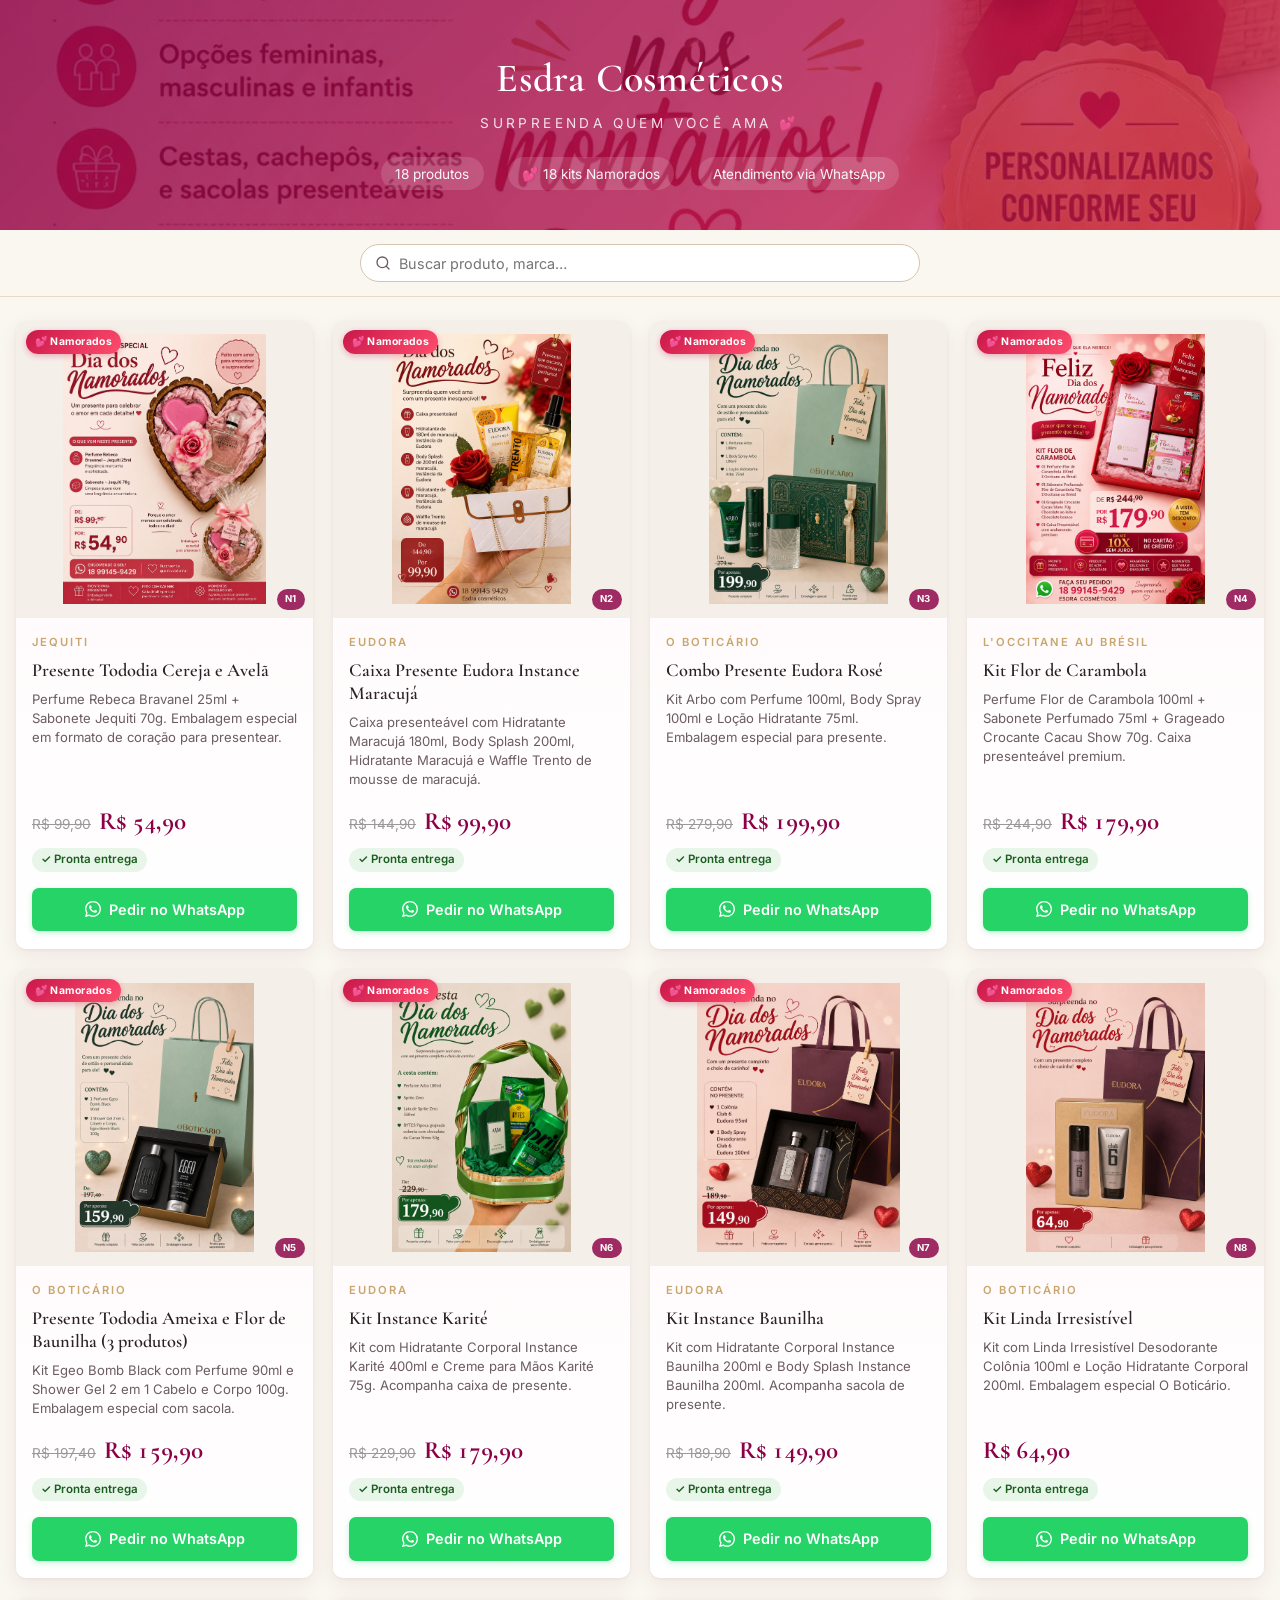
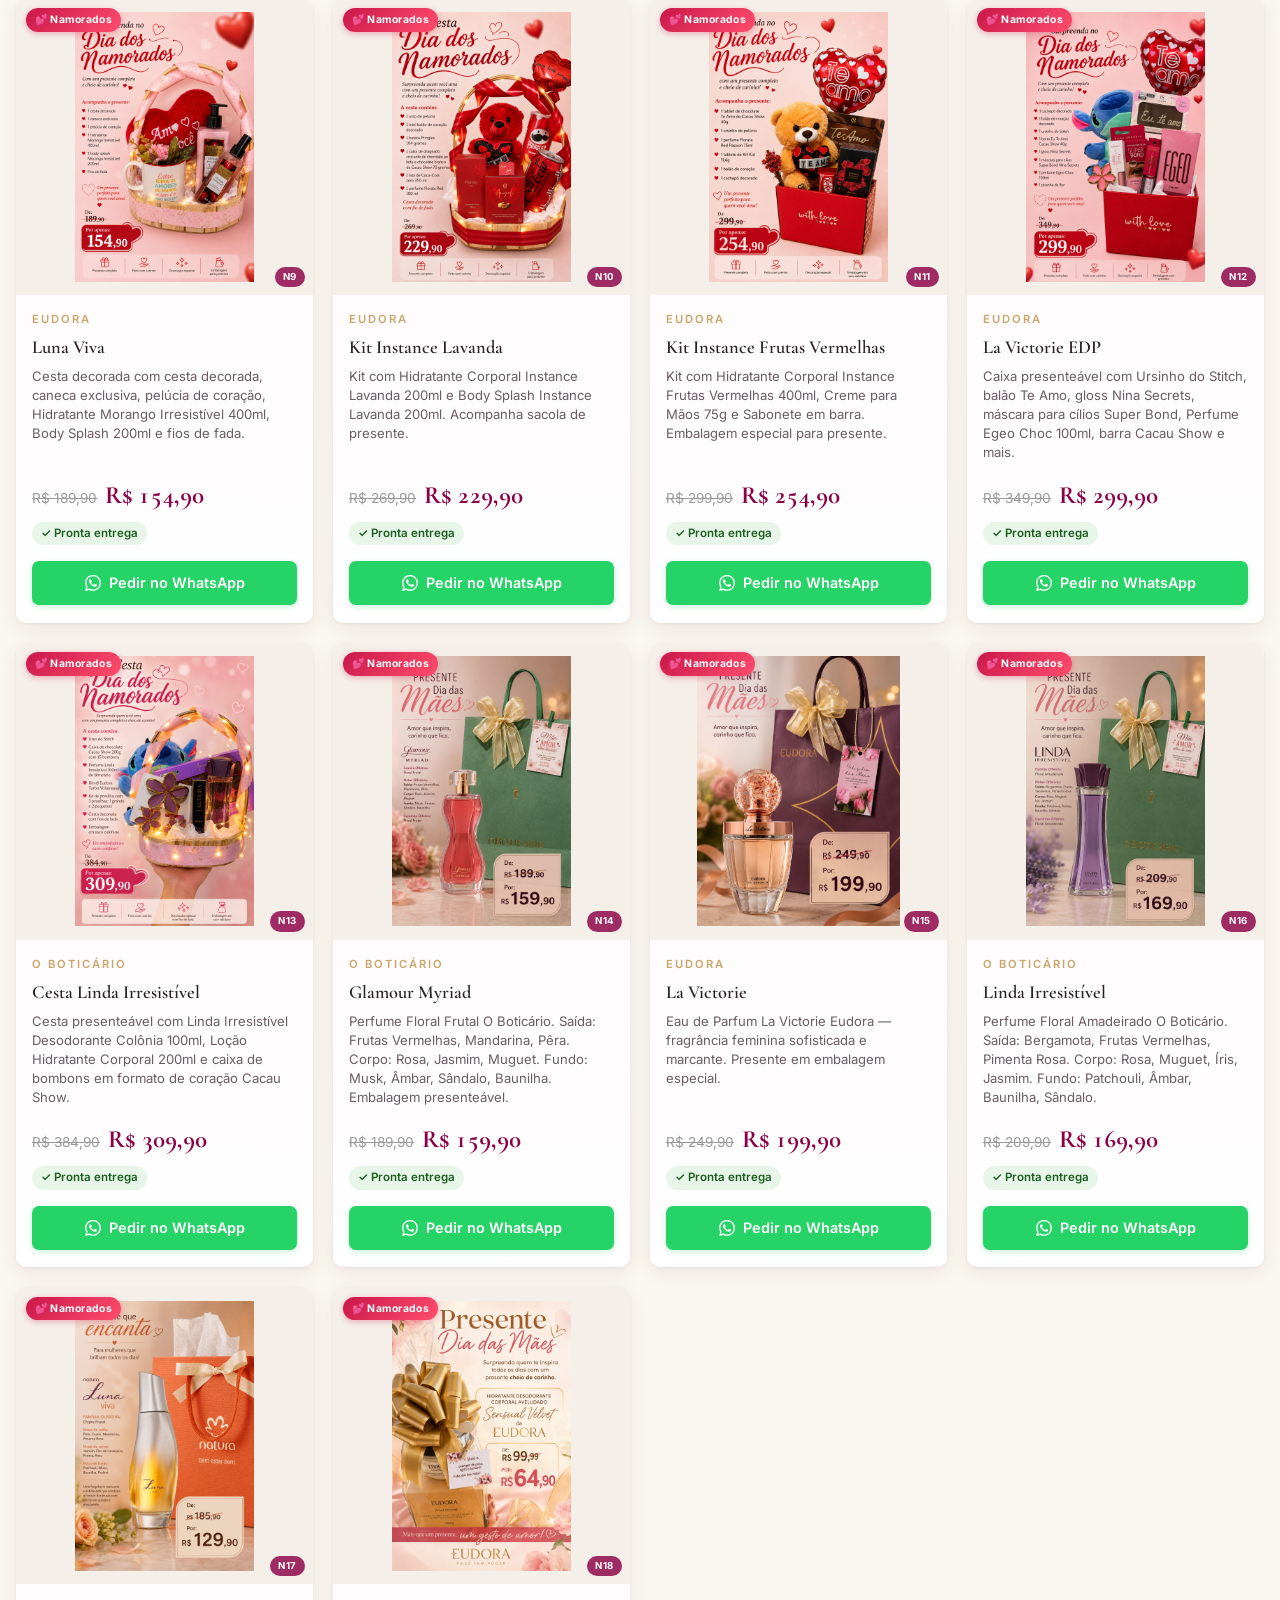
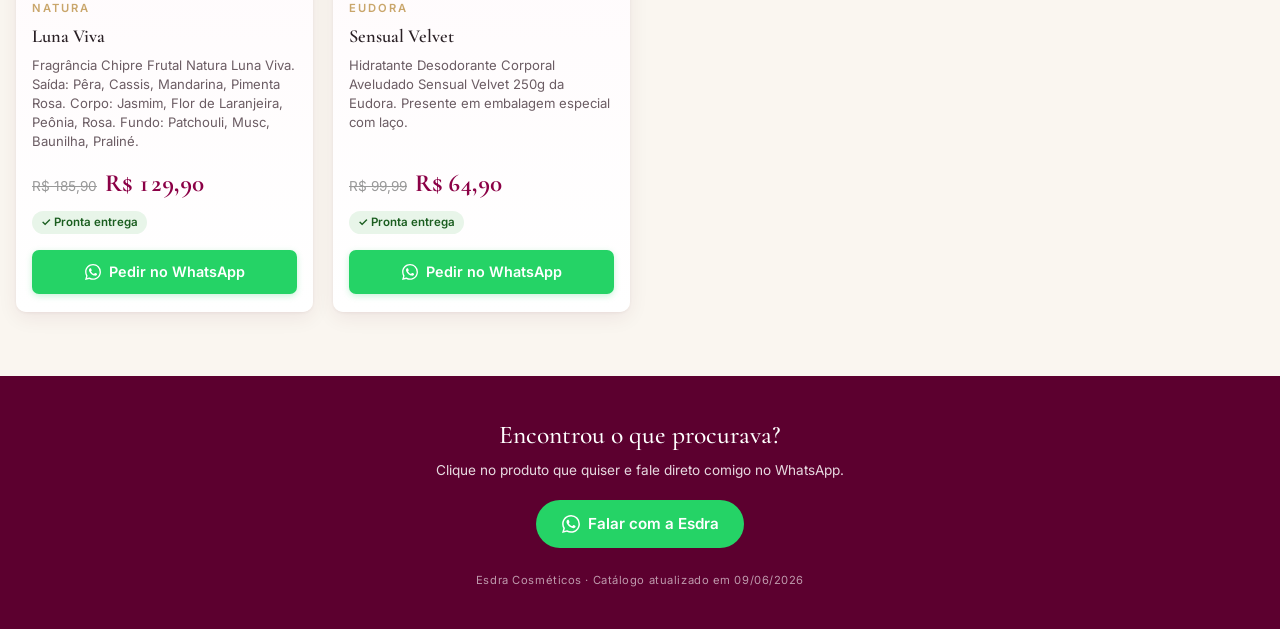
==== index.html @ 3916eedb "fix: base64 corrompido em N11, N12 e N13 (fotos nao apareciam)" ====
﻿<!DOCTYPE html>
<html lang="pt-BR">
<head>
<meta charset="UTF-8">
<meta name="viewport" content="width=device-width, initial-scale=1.0">
<title>Catálogo Dia dos Namorados 💕 — Esdra Cosméticos</title>

<!-- Open Graph / WhatsApp Preview -->
<meta property="og:type" content="website">
<meta property="og:url" content="https://esdraaline.github.io/catalago-esdracosmeticos/">
<meta property="og:title" content="Catálogo Dia dos Namorados 💕 — Esdra Cosméticos">
<meta property="og:description" content="Presentes especiais para o Dia dos Namorados! inúmeros kits selecionados. Surpreenda quem você ama. 💕">
<meta property="og:image" content="https://esdraaline.github.io/catalago-esdracosmeticos/capa-namorados.jpg">
<meta property="og:image:width" content="1200">
<meta property="og:image:height" content="630">
<meta property="og:site_name" content="Esdra Cosméticos">
<meta name="twitter:card" content="summary_large_image">
<meta name="twitter:title" content="Catálogo Dia dos Namorados 💕 — Esdra Cosméticos">
<meta name="twitter:description" content="Presentes especiais para o Dia dos Namorados! inúmeros kits selecionados. Surpreenda quem você ama. 💕">
<meta name="twitter:image" content="https://esdraaline.github.io/catalago-esdracosmeticos/capa-namorados.jpg">

<link rel="preconnect" href="https://fonts.googleapis.com">
<link rel="preconnect" href="https://fonts.gstatic.com" crossorigin>
<link href="https://fonts.googleapis.com/css2?family=Cormorant+Garamond:wght@500;600;700&family=Inter:wght@400;500;600;700&display=swap" rel="stylesheet">
<style>
  *{box-sizing:border-box;margin:0;padding:0}
  :root{--primaria:#8B0046;--primaria-escura:#5C002F;--acento-quente:#C9184A;--dourado:#C9A66B;--fundo-pagina:#FAF6F0;--fundo-foto:#F5EFEA;--texto-principal:#2A2025;--texto-sec:#6B5C63;--borda:#E5DAC8}
  body{font-family:'Inter',system-ui,sans-serif;background:var(--fundo-pagina);color:var(--texto-principal);line-height:1.5;-webkit-font-smoothing:antialiased}
  .cli-capa{background:linear-gradient(135deg,rgba(139,0,70,0.82) 0%,rgba(201,24,74,0.75) 100%),url('capa-namorados.jpg') center/cover no-repeat;color:white;padding:3rem 1.5rem 2.5rem;text-align:center;position:relative;overflow:hidden;min-height:220px;display:flex;flex-direction:column;align-items:center;justify-content:center}
  .cli-capa::before{content:'';position:absolute;top:-50%;right:-20%;width:400px;height:400px;background:radial-gradient(circle,rgba(255,255,255,0.1) 0%,transparent 70%);border-radius:50%}
  .cli-marca-loja{font-family:'Cormorant Garamond',serif;font-size:2.5rem;font-weight:600;letter-spacing:0.02em;margin-bottom:0.3rem}
  .cli-tagline{font-size:0.85rem;letter-spacing:0.25em;text-transform:uppercase;opacity:0.85;margin-bottom:1.5rem}
  .cli-stats{display:flex;gap:1.5rem;justify-content:center;flex-wrap:wrap;font-size:0.85rem;opacity:0.95}
  .cli-stats span{padding:0.4rem 0.9rem;background:rgba(255,255,255,0.15);border-radius:999px;backdrop-filter:blur(8px)}
  .cli-busca-wrap{position:sticky;top:0;background:rgba(250,246,240,0.95);backdrop-filter:blur(8px);padding:0.85rem 1rem;border-bottom:1px solid var(--borda);z-index:50}
  .cli-busca{max-width:560px;margin:0 auto;width:100%;padding:0.6rem 1rem 0.6rem 2.4rem;border:1px solid #D4C4B0;border-radius:999px;background:white url('data:image/svg+xml;utf8,<svg xmlns="http://www.w3.org/2000/svg" width="16" height="16" viewBox="0 0 24 24" fill="none" stroke="%236B5C63" stroke-width="2" stroke-linecap="round" stroke-linejoin="round"><circle cx="11" cy="11" r="8"></circle><path d="m21 21-4.3-4.3"></path></svg>') 0.85rem center/16px no-repeat;font-family:inherit;font-size:0.9rem;display:block}
  .cli-busca:focus{outline:none;border-color:var(--primaria);box-shadow:0 0 0 3px rgba(139,0,70,0.1)}
  .cli-grade{max-width:1280px;margin:0 auto;padding:1.5rem 1rem 4rem;display:grid;grid-template-columns:repeat(auto-fill,minmax(280px,1fr));gap:1.25rem}
  .cli-card{background:white;border-radius:10px;overflow:hidden;box-shadow:0 1px 3px rgba(92,0,47,0.06),0 6px 20px rgba(92,0,47,0.07);transition:all 0.2s;display:flex;flex-direction:column;position:relative}
  .cli-card:hover{transform:translateY(-3px);box-shadow:0 4px 14px rgba(92,0,47,0.12),0 14px 36px rgba(92,0,47,0.13)}
  .cli-card.oculto{display:none}
  .cli-card--maes{background:linear-gradient(180deg,#FFF8FA,white)}
  .cli-selo{position:absolute;top:0.6rem;left:0.6rem;background:linear-gradient(135deg,#C9184A,#FF4D6D);color:white;font-size:0.65rem;font-weight:700;letter-spacing:0.04em;padding:4px 9px;border-radius:999px;z-index:5;box-shadow:0 2px 6px rgba(201,24,74,0.3)}
  .cli-num{position:absolute;bottom:0.5rem;right:0.5rem;background:rgba(139,0,70,0.82);color:white;font-family:'Inter',sans-serif;font-size:0.6rem;font-weight:700;letter-spacing:0.06em;padding:3px 8px;border-radius:999px;z-index:6;backdrop-filter:blur(4px)}
  .cli-foto,.cli-carrossel{aspect-ratio:1/1;background:var(--fundo-foto);position:relative;overflow:hidden}
  .cli-foto img,.cli-slide{position:absolute;inset:0;width:100%;height:100%;object-fit:contain;padding:0.85rem}
  .cli-info{padding:1rem 1rem 1.1rem;display:flex;flex-direction:column;gap:0.5rem;flex:1}
  .cli-marca{font-size:0.7rem;letter-spacing:0.18em;text-transform:uppercase;color:var(--dourado);font-weight:600}
  .cli-nome{font-family:'Cormorant Garamond',serif;font-size:1.15rem;font-weight:600;color:var(--texto-principal);line-height:1.25;margin:0}
  .cli-desc{font-size:0.82rem;color:var(--texto-sec);line-height:1.45}
  .cli-precos{display:flex;align-items:baseline;gap:0.5rem;margin-top:auto;padding-top:0.4rem}
  .cli-preco-cheio{font-size:0.85rem;color:#999;text-decoration:line-through}
  .cli-preco{font-family:'Cormorant Garamond',serif;font-size:1.55rem;font-weight:700;color:var(--primaria);font-variant-numeric:tabular-nums}
  .cli-status{display:inline-flex;align-items:center;gap:0.3rem;font-size:0.72rem;font-weight:600;padding:3px 9px;border-radius:999px;align-self:flex-start}
  .cli-status--pronta{background:#E8F5E9;color:#1B5E20}
  .cli-status--encomenda{background:#FFF4E6;color:#8A5A00}
  .cli-status--esgotado{background:#F0F0F0;color:#666}
  .cli-card--esgotado{opacity:0.6;filter:grayscale(40%)}
  .cli-preco--esgotado{color:#999;text-decoration:line-through}
  .cli-selo-esgotado{position:absolute;top:0.6rem;right:0.6rem;background:#444;color:white;font-size:0.62rem;font-weight:800;letter-spacing:0.1em;padding:4px 9px;border-radius:999px;z-index:5}
  .cli-btn{display:flex;align-items:center;justify-content:center;gap:0.5rem;padding:0.7rem;margin-top:0.5rem;background:#25D366;color:white;text-decoration:none;border-radius:7px;font-weight:600;font-size:0.9rem;transition:all 0.15s;box-shadow:0 2px 6px rgba(37,211,102,0.25)}
  .cli-btn:hover{background:#1FB959;transform:translateY(-1px);box-shadow:0 4px 12px rgba(37,211,102,0.35)}
  .cli-vazio{grid-column:1/-1;text-align:center;padding:3rem 1rem;color:var(--texto-sec);font-style:italic}
  .cli-rodape{background:var(--primaria-escura);color:white;padding:2.5rem 1.5rem;text-align:center}
  .cli-rodape h2{font-family:'Cormorant Garamond',serif;font-size:1.6rem;margin-bottom:0.4rem;font-weight:500}
  .cli-rodape p{font-size:0.85rem;opacity:0.85;margin-bottom:1.2rem}
  .cli-rodape-btn{display:inline-flex;align-items:center;gap:0.5rem;background:#25D366;color:white;text-decoration:none;padding:0.8rem 1.6rem;border-radius:999px;font-weight:600;font-size:0.95rem;transition:transform 0.15s}
  .cli-rodape-btn:hover{transform:translateY(-2px)}
  .cli-rodape-meta{margin-top:1.5rem;font-size:0.7rem;opacity:0.6;letter-spacing:0.05em}
  @media(max-width:600px){.cli-grade{grid-template-columns:repeat(2,1fr);gap:0.65rem;padding:0.75rem 0.65rem 3rem}.cli-nome{font-size:0.95rem}.cli-desc{font-size:0.75rem}.cli-preco{font-size:1.25rem}.cli-btn{font-size:0.78rem;padding:0.55rem 0.5rem}.cli-info{gap:0.35rem;padding:0.65rem 0.65rem 0.75rem}.cli-marca-loja{font-size:1.85rem}.cli-capa{padding:2rem 1rem 1.8rem}}
</style>
</head>
<body>
  <header class="cli-capa">
    <h1 class="cli-marca-loja">Esdra Cosméticos</h1>
    <div class="cli-tagline">Surpreenda quem você ama 💕</div>
    <div class="cli-stats">
      <span>18 produtos</span>
      <span>💕 18 kits Namorados</span>
      <span>Atendimento via WhatsApp</span>
    </div>
  </header>

  <div class="cli-busca-wrap">
    <input type="text" class="cli-busca" id="cli-busca" placeholder="Buscar produto, marca…" autocomplete="off">
  </div>

  <main class="cli-grade" id="cli-grade">
    
      <article class="cli-card cli-card--maes ">
        <div class="cli-selo">💕 Namorados</div>
        
        <div class="cli-foto"><img src="[data-uri]" alt="Presente Tododia Cereja e Avelã" loading="lazy"><div class="cli-num">N1</div></div>
        <div class="cli-info">
          <div class="cli-marca">Jequiti</div>
          <h3 class="cli-nome">Presente Tododia Cereja e Avelã</h3>
          <p class="cli-desc">Perfume Rebeca Bravanel 25ml + Sabonete Jequiti 70g. Embalagem especial em formato de coração para presentear.</p>
          <div class="cli-precos">
            <s class="cli-preco-cheio">R$ 99,90</s>
            <span class="cli-preco ">R$ 54,90</span>
          </div>
          <span class="cli-status cli-status--pronta">✓ Pronta entrega</span>
          <a href="https://wa.me/5518991459429?text=Ol%C3%A1%20Esdra%21%20Tenho%20interesse%20no%20produto%3A%20%2APresente%20Tododia%20Cereja%20e%20Avel%C3%A3%2A%0APre%C3%A7o%3A%20R%24%2054%2C90%0A%E2%9C%85%20Pronta%20entrega%0A%0APode%20me%20passar%20mais%20informa%C3%A7%C3%B5es%3F" target="_blank" rel="noopener" class="cli-btn">
            <svg width="16" height="16" viewBox="0 0 24 24" fill="currentColor"><path d="M17.472 14.382c-.297-.149-1.758-.867-2.03-.967-.273-.099-.471-.148-.67.15-.197.297-.767.966-.94 1.164-.173.199-.347.223-.644.075-.297-.15-1.255-.463-2.39-1.475-.883-.788-1.48-1.761-1.653-2.059-.173-.297-.018-.458.13-.606.134-.133.298-.347.446-.52.149-.174.198-.298.298-.497.099-.198.05-.371-.025-.52-.075-.149-.669-1.612-.916-2.207-.242-.579-.487-.5-.669-.51-.173-.008-.371-.01-.57-.01-.198 0-.52.074-.792.372-.272.297-1.04 1.016-1.04 2.479 0 1.462 1.065 2.875 1.213 3.074.149.198 2.096 3.2 5.077 4.487.709.306 1.262.489 1.694.625.712.227 1.36.195 1.871.118.571-.085 1.758-.719 2.006-1.413.248-.694.248-1.289.173-1.413-.074-.124-.272-.198-.57-.347m-5.421 7.403h-.004a9.87 9.87 0 01-5.031-1.378l-.361-.214-3.741.982.998-3.648-.235-.374a9.86 9.86 0 01-1.51-5.26c.001-5.45 4.436-9.884 9.888-9.884 2.64 0 5.122 1.03 6.988 2.898a9.825 9.825 0 012.893 6.994c-.003 5.45-4.437 9.884-9.885 9.884m8.413-18.297A11.815 11.815 0 0012.05 0C5.495 0 .16 5.335.157 11.892c0 2.096.547 4.142 1.588 5.945L.057 24l6.305-1.654a11.882 11.882 0 005.683 1.448h.005c6.554 0 11.89-5.335 11.893-11.893a11.821 11.821 0 00-3.48-8.413z"/></svg>
            Pedir no WhatsApp
          </a>
        </div>
      </article>

      

      <article class="cli-card cli-card--maes ">
        <div class="cli-selo">💕 Namorados</div>
        
        <div class="cli-foto"><img src="[data-uri]" alt="Caixa Presente Eudora Instance Maracujá" loading="lazy"><div class="cli-num">N2</div></div>
        <div class="cli-info">
          <div class="cli-marca">Eudora</div>
          <h3 class="cli-nome">Caixa Presente Eudora Instance Maracujá</h3>
          <p class="cli-desc">Caixa presenteável com Hidratante Maracujá 180ml, Body Splash 200ml, Hidratante Maracujá e Waffle Trento de mousse de maracujá.</p>
          <div class="cli-precos">
            <s class="cli-preco-cheio">R$ 144,90</s>
            <span class="cli-preco ">R$ 99,90</span>
          </div>
          <span class="cli-status cli-status--pronta">✓ Pronta entrega</span>
          <a href="https://wa.me/5518991459429?text=Ol%C3%A1%20Esdra%21%20Tenho%20interesse%20no%20produto%3A%20%2ACaixa%20Presente%20Eudora%20Instance%20Maracuj%C3%A1%2A%0APre%C3%A7o%3A%20R%24%2099%2C90%0A%E2%9C%85%20Pronta%20entrega%0A%0APode%20me%20passar%20mais%20informa%C3%A7%C3%B5es%3F" target="_blank" rel="noopener" class="cli-btn">
            <svg width="16" height="16" viewBox="0 0 24 24" fill="currentColor"><path d="M17.472 14.382c-.297-.149-1.758-.867-2.03-.967-.273-.099-.471-.148-.67.15-.197.297-.767.966-.94 1.164-.173.199-.347.223-.644.075-.297-.15-1.255-.463-2.39-1.475-.883-.788-1.48-1.761-1.653-2.059-.173-.297-.018-.458.13-.606.134-.133.298-.347.446-.52.149-.174.198-.298.298-.497.099-.198.05-.371-.025-.52-.075-.149-.669-1.612-.916-2.207-.242-.579-.487-.5-.669-.51-.173-.008-.371-.01-.57-.01-.198 0-.52.074-.792.372-.272.297-1.04 1.016-1.04 2.479 0 1.462 1.065 2.875 1.213 3.074.149.198 2.096 3.2 5.077 4.487.709.306 1.262.489 1.694.625.712.227 1.36.195 1.871.118.571-.085 1.758-.719 2.006-1.413.248-.694.248-1.289.173-1.413-.074-.124-.272-.198-.57-.347m-5.421 7.403h-.004a9.87 9.87 0 01-5.031-1.378l-.361-.214-3.741.982.998-3.648-.235-.374a9.86 9.86 0 01-1.51-5.26c.001-5.45 4.436-9.884 9.888-9.884 2.64 0 5.122 1.03 6.988 2.898a9.825 9.825 0 012.893 6.994c-.003 5.45-4.437 9.884-9.885 9.884m8.413-18.297A11.815 11.815 0 0012.05 0C5.495 0 .16 5.335.157 11.892c0 2.096.547 4.142 1.588 5.945L.057 24l6.305-1.654a11.882 11.882 0 005.683 1.448h.005c6.554 0 11.89-5.335 11.893-11.893a11.821 11.821 0 00-3.48-8.413z"/></svg>
            Pedir no WhatsApp
          </a>
        </div>
      </article>

      

      <article class="cli-card cli-card--maes ">
        <div class="cli-selo">💕 Namorados</div>
        
        <div class="cli-foto"><img src="[data-uri]" alt="Combo Presente Eudora Rosé" loading="lazy"><div class="cli-num">N3</div></div>
        <div class="cli-info">
          <div class="cli-marca">O Boticário</div>
          <h3 class="cli-nome">Combo Presente Eudora Rosé</h3>
          <p class="cli-desc">Kit Arbo com Perfume 100ml, Body Spray 100ml e Loção Hidratante 75ml. Embalagem especial para presente.</p>
          <div class="cli-precos">
            <s class="cli-preco-cheio">R$ 279,90</s>
            <span class="cli-preco ">R$ 199,90</span>
          </div>
          <span class="cli-status cli-status--pronta">✓ Pronta entrega</span>
          <a href="https://wa.me/5518991459429?text=Ol%C3%A1%20Esdra%21%20Tenho%20interesse%20no%20produto%3A%20%2ACombo%20Presente%20Eudora%20Ros%C3%A9%2A%0APre%C3%A7o%3A%20R%24%20199%2C90%0A%E2%9C%85%20Pronta%20entrega%0A%0APode%20me%20passar%20mais%20informa%C3%A7%C3%B5es%3F" target="_blank" rel="noopener" class="cli-btn">
            <svg width="16" height="16" viewBox="0 0 24 24" fill="currentColor"><path d="M17.472 14.382c-.297-.149-1.758-.867-2.03-.967-.273-.099-.471-.148-.67.15-.197.297-.767.966-.94 1.164-.173.199-.347.223-.644.075-.297-.15-1.255-.463-2.39-1.475-.883-.788-1.48-1.761-1.653-2.059-.173-.297-.018-.458.13-.606.134-.133.298-.347.446-.52.149-.174.198-.298.298-.497.099-.198.05-.371-.025-.52-.075-.149-.669-1.612-.916-2.207-.242-.579-.487-.5-.669-.51-.173-.008-.371-.01-.57-.01-.198 0-.52.074-.792.372-.272.297-1.04 1.016-1.04 2.479 0 1.462 1.065 2.875 1.213 3.074.149.198 2.096 3.2 5.077 4.487.709.306 1.262.489 1.694.625.712.227 1.36.195 1.871.118.571-.085 1.758-.719 2.006-1.413.248-.694.248-1.289.173-1.413-.074-.124-.272-.198-.57-.347m-5.421 7.403h-.004a9.87 9.87 0 01-5.031-1.378l-.361-.214-3.741.982.998-3.648-.235-.374a9.86 9.86 0 01-1.51-5.26c.001-5.45 4.436-9.884 9.888-9.884 2.64 0 5.122 1.03 6.988 2.898a9.825 9.825 0 012.893 6.994c-.003 5.45-4.437 9.884-9.885 9.884m8.413-18.297A11.815 11.815 0 0012.05 0C5.495 0 .16 5.335.157 11.892c0 2.096.547 4.142 1.588 5.945L.057 24l6.305-1.654a11.882 11.882 0 005.683 1.448h.005c6.554 0 11.89-5.335 11.893-11.893a11.821 11.821 0 00-3.48-8.413z"/></svg>
            Pedir no WhatsApp
          </a>
        </div>
      </article>

      

      <article class="cli-card cli-card--maes ">
        <div class="cli-selo">💕 Namorados</div>
        
        <div class="cli-foto"><img src="[data-uri]" alt="Kit Flor de Carambola" loading="lazy"><div class="cli-num">N4</div></div>
        <div class="cli-info">
          <div class="cli-marca">L'Occitane au Brésil</div>
          <h3 class="cli-nome">Kit Flor de Carambola</h3>
          <p class="cli-desc">Perfume Flor de Carambola 100ml + Sabonete Perfumado 75ml + Grageado Crocante Cacau Show 70g. Caixa presenteável premium.</p>
          <div class="cli-precos">
            <s class="cli-preco-cheio">R$ 244,90</s>
            <span class="cli-preco ">R$ 179,90</span>
          </div>
          <span class="cli-status cli-status--pronta">✓ Pronta entrega</span>
          <a href="https://wa.me/5518991459429?text=Ol%C3%A1%20Esdra%21%20Tenho%20interesse%20no%20produto%3A%20%2AKit%20Flor%20de%20Carambola%2A%0APre%C3%A7o%3A%20R%24%20179%2C90%0A%E2%9C%85%20Pronta%20entrega%0A%0APode%20me%20passar%20mais%20informa%C3%A7%C3%B5es%3F" target="_blank" rel="noopener" class="cli-btn">
            <svg width="16" height="16" viewBox="0 0 24 24" fill="currentColor"><path d="M17.472 14.382c-.297-.149-1.758-.867-2.03-.967-.273-.099-.471-.148-.67.15-.197.297-.767.966-.94 1.164-.173.199-.347.223-.644.075-.297-.15-1.255-.463-2.39-1.475-.883-.788-1.48-1.761-1.653-2.059-.173-.297-.018-.458.13-.606.134-.133.298-.347.446-.52.149-.174.198-.298.298-.497.099-.198.05-.371-.025-.52-.075-.149-.669-1.612-.916-2.207-.242-.579-.487-.5-.669-.51-.173-.008-.371-.01-.57-.01-.198 0-.52.074-.792.372-.272.297-1.04 1.016-1.04 2.479 0 1.462 1.065 2.875 1.213 3.074.149.198 2.096 3.2 5.077 4.487.709.306 1.262.489 1.694.625.712.227 1.36.195 1.871.118.571-.085 1.758-.719 2.006-1.413.248-.694.248-1.289.173-1.413-.074-.124-.272-.198-.57-.347m-5.421 7.403h-.004a9.87 9.87 0 01-5.031-1.378l-.361-.214-3.741.982.998-3.648-.235-.374a9.86 9.86 0 01-1.51-5.26c.001-5.45 4.436-9.884 9.888-9.884 2.64 0 5.122 1.03 6.988 2.898a9.825 9.825 0 012.893 6.994c-.003 5.45-4.437 9.884-9.885 9.884m8.413-18.297A11.815 11.815 0 0012.05 0C5.495 0 .16 5.335.157 11.892c0 2.096.547 4.142 1.588 5.945L.057 24l6.305-1.654a11.882 11.882 0 005.683 1.448h.005c6.554 0 11.89-5.335 11.893-11.893a11.821 11.821 0 00-3.48-8.413z"/></svg>
            Pedir no WhatsApp
          </a>
        </div>
      </article>

      

      <article class="cli-card cli-card--maes ">
        <div class="cli-selo">💕 Namorados</div>
        
        <div class="cli-foto"><img src="[data-uri]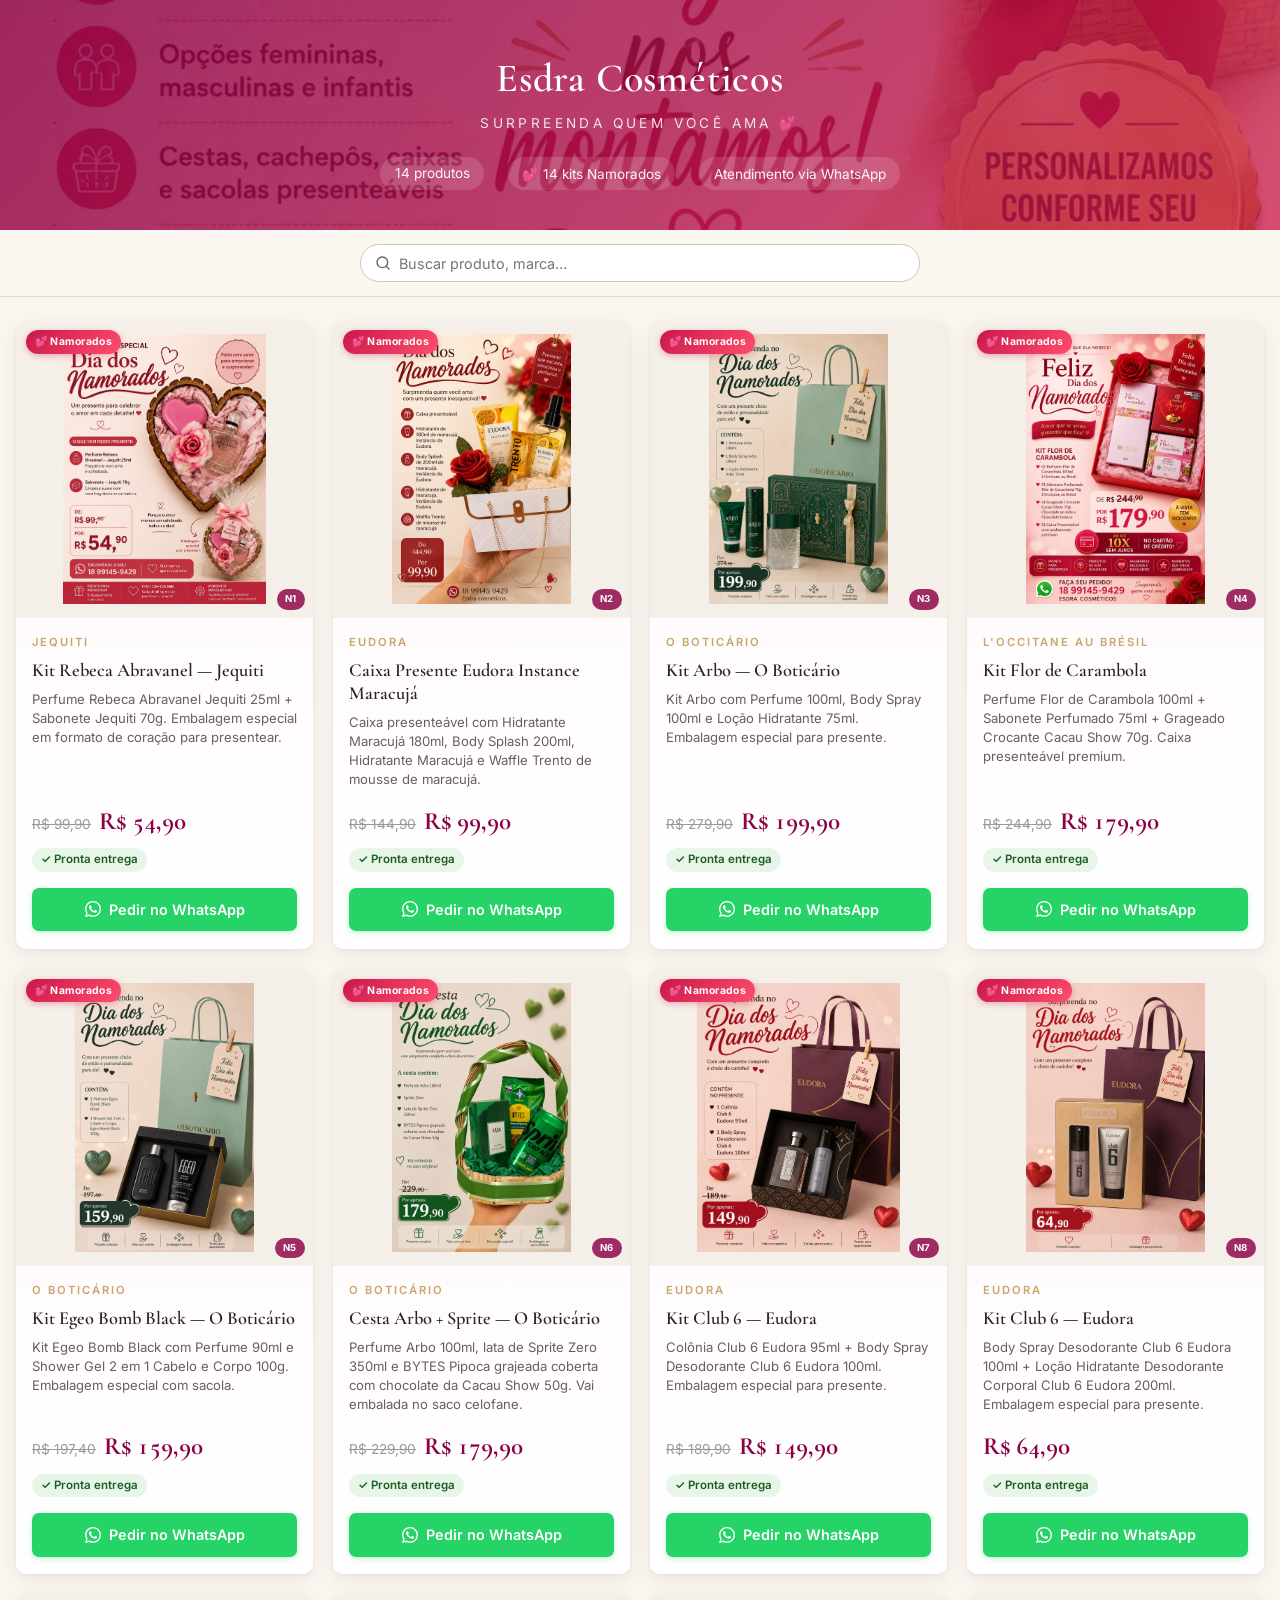
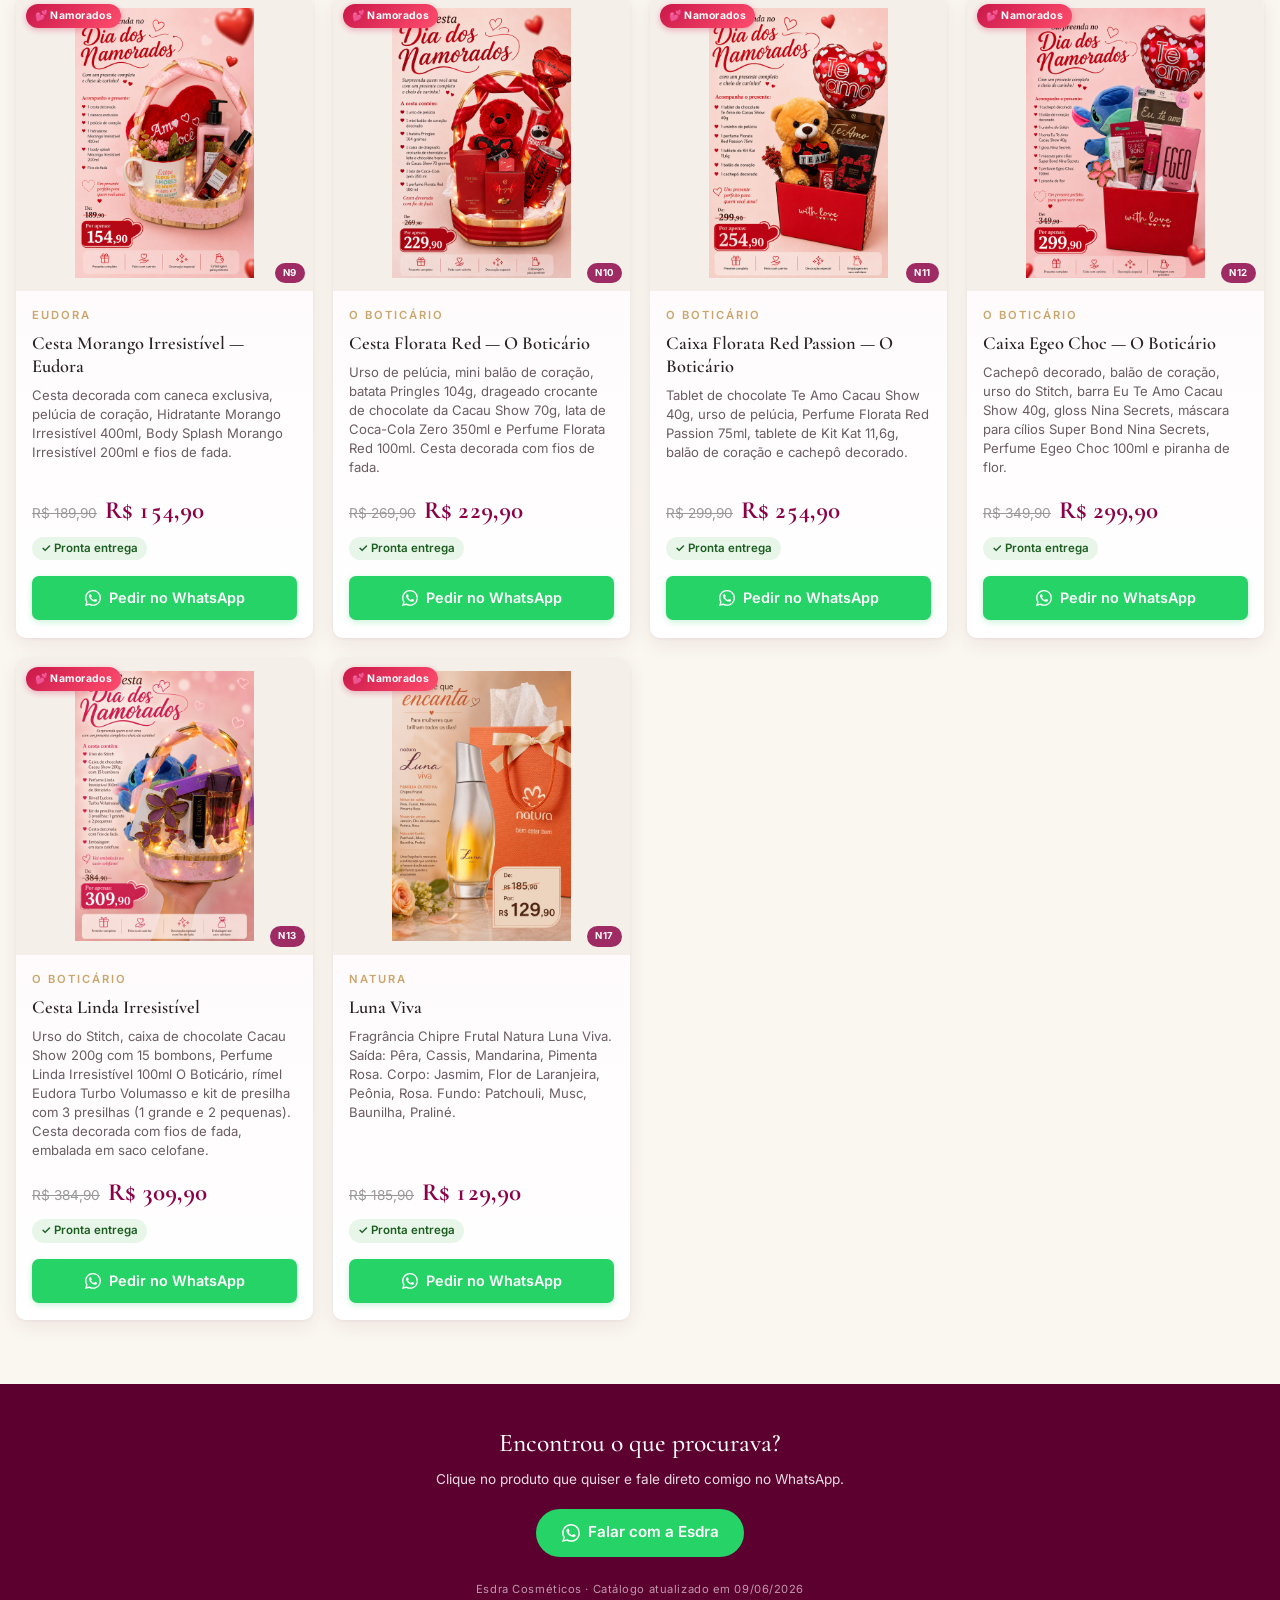
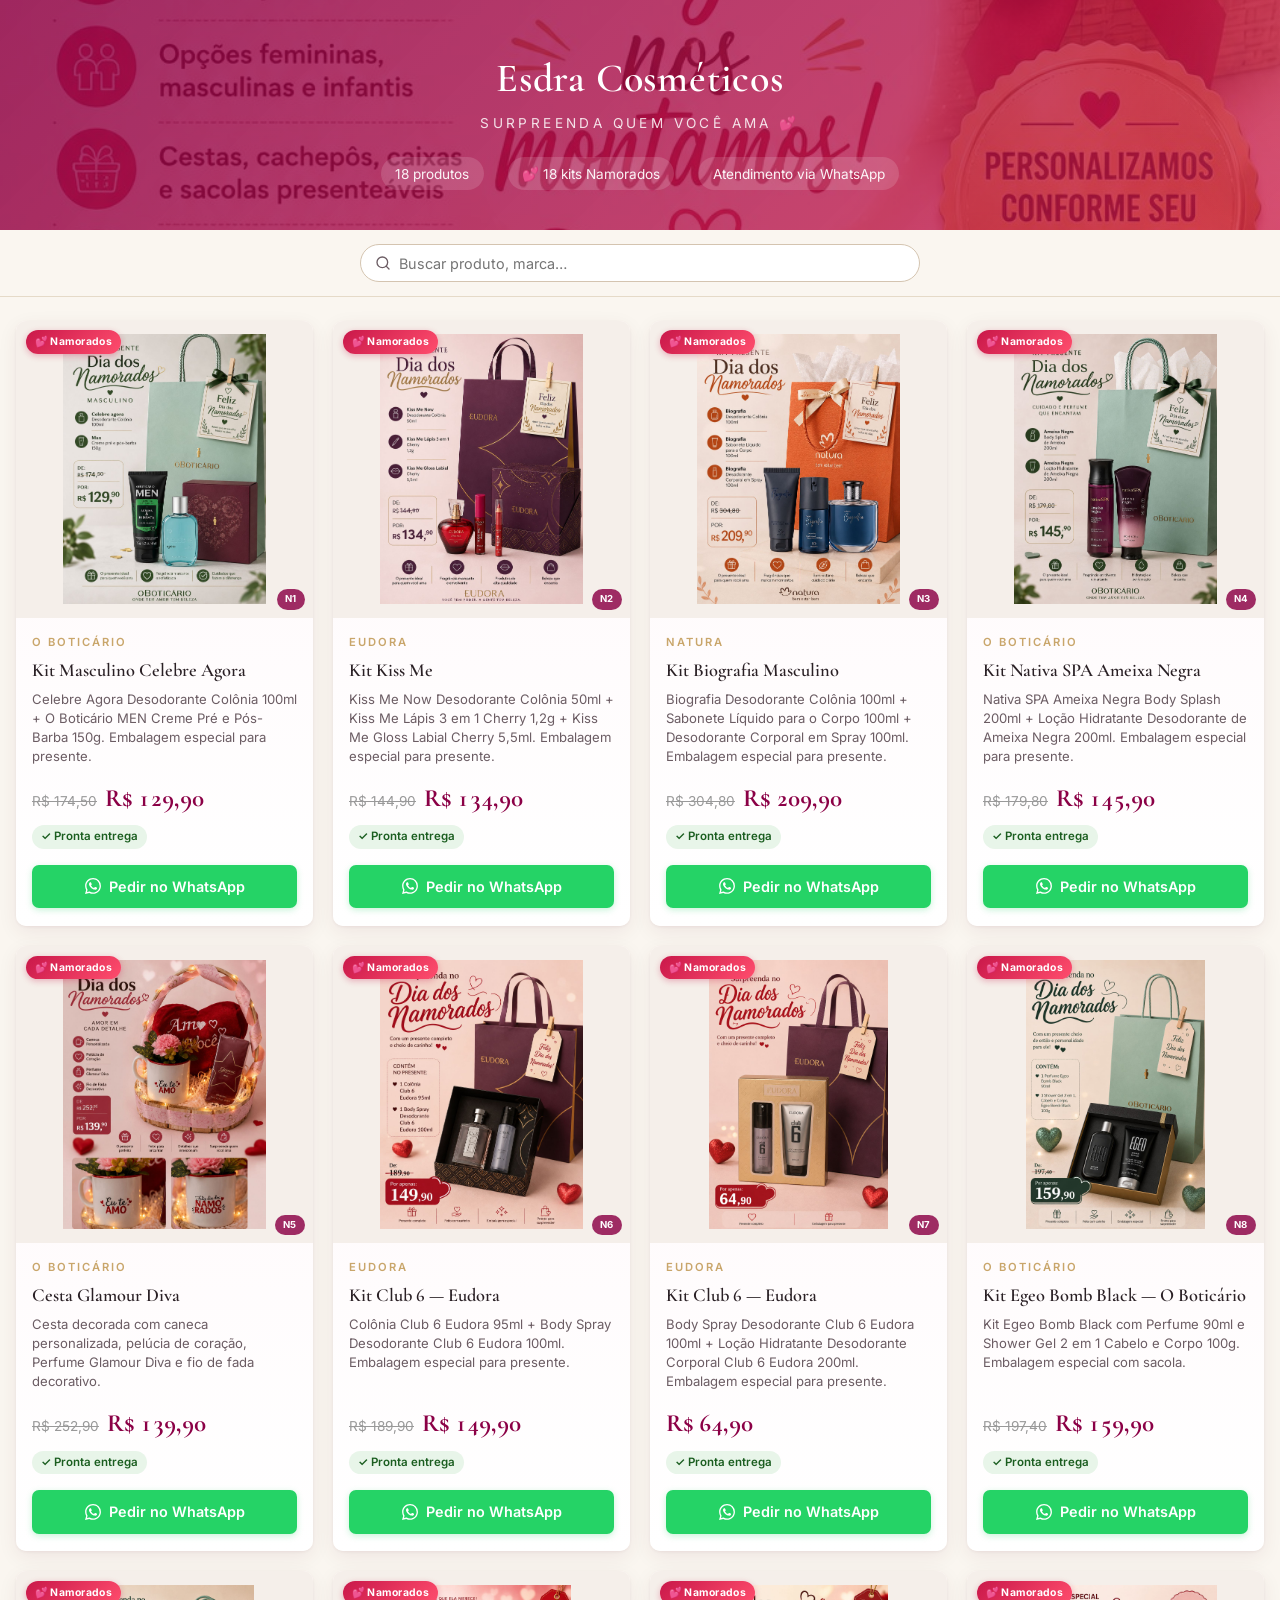
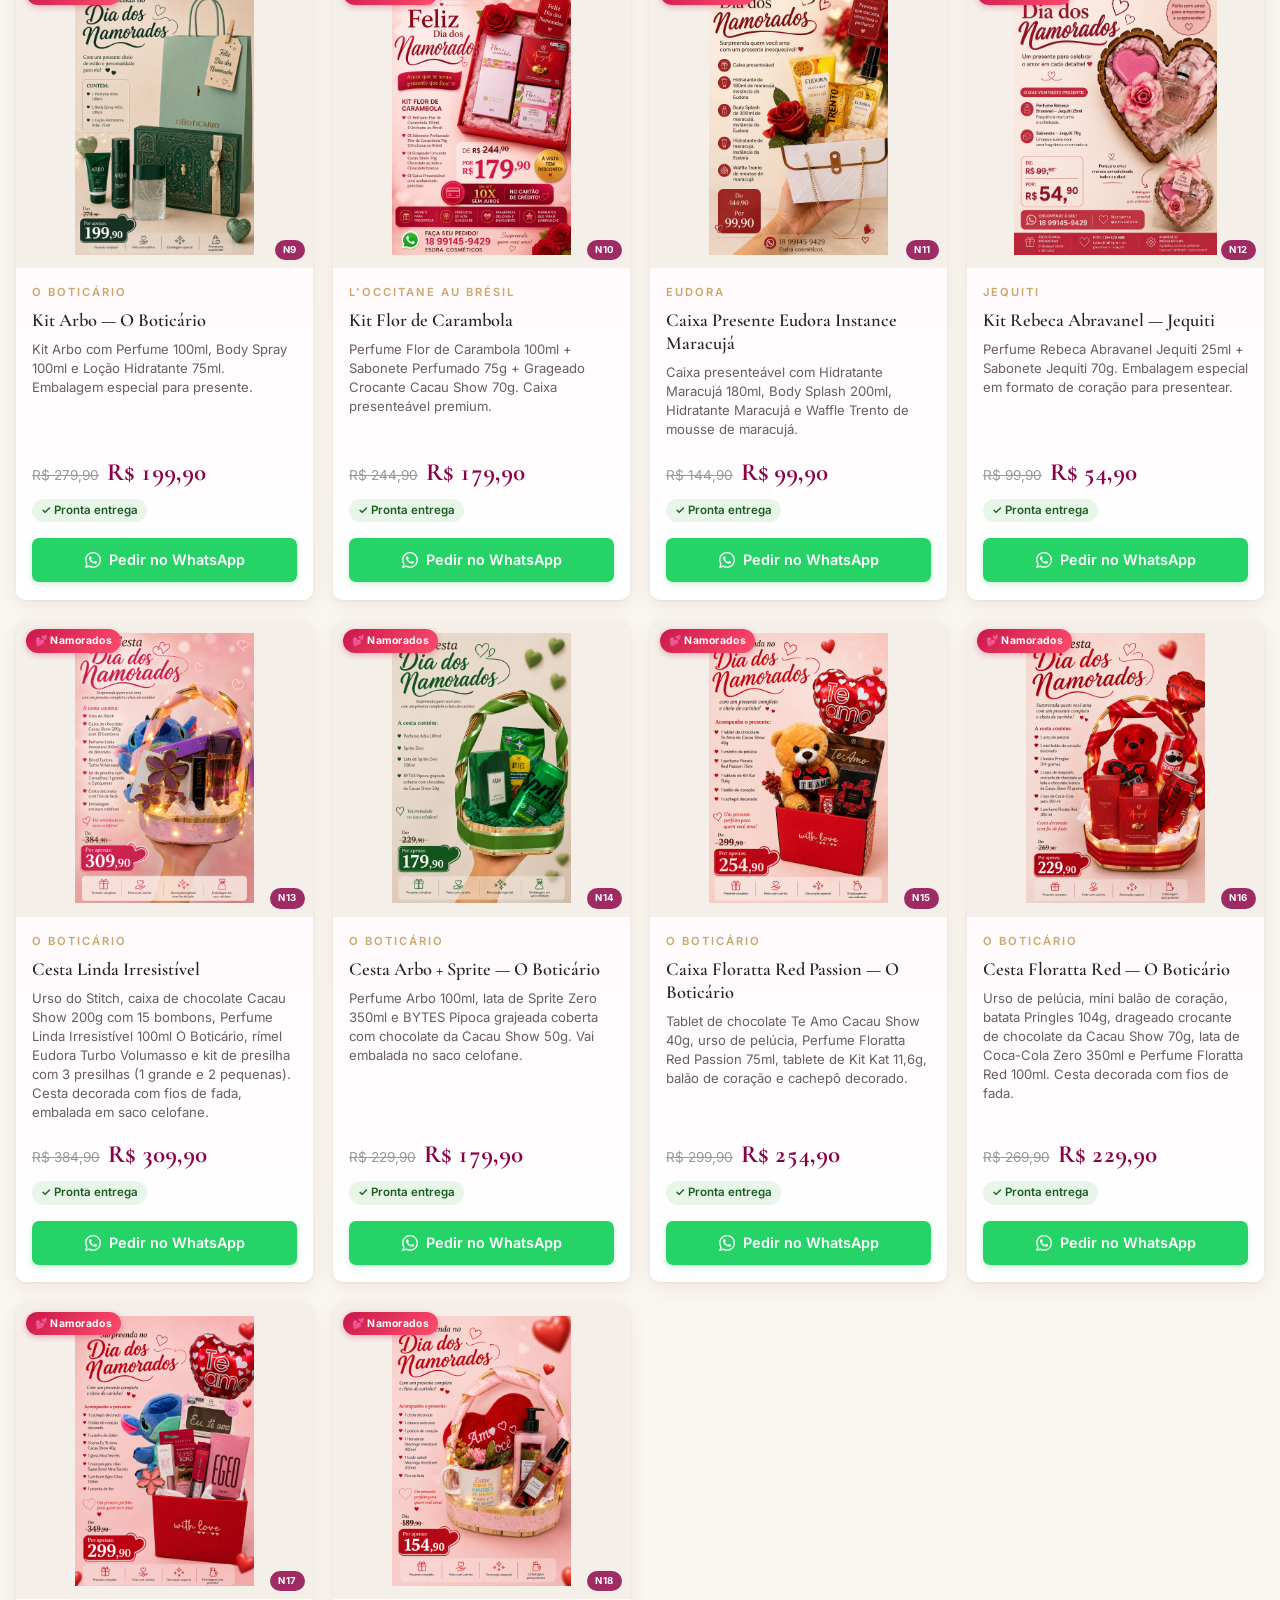
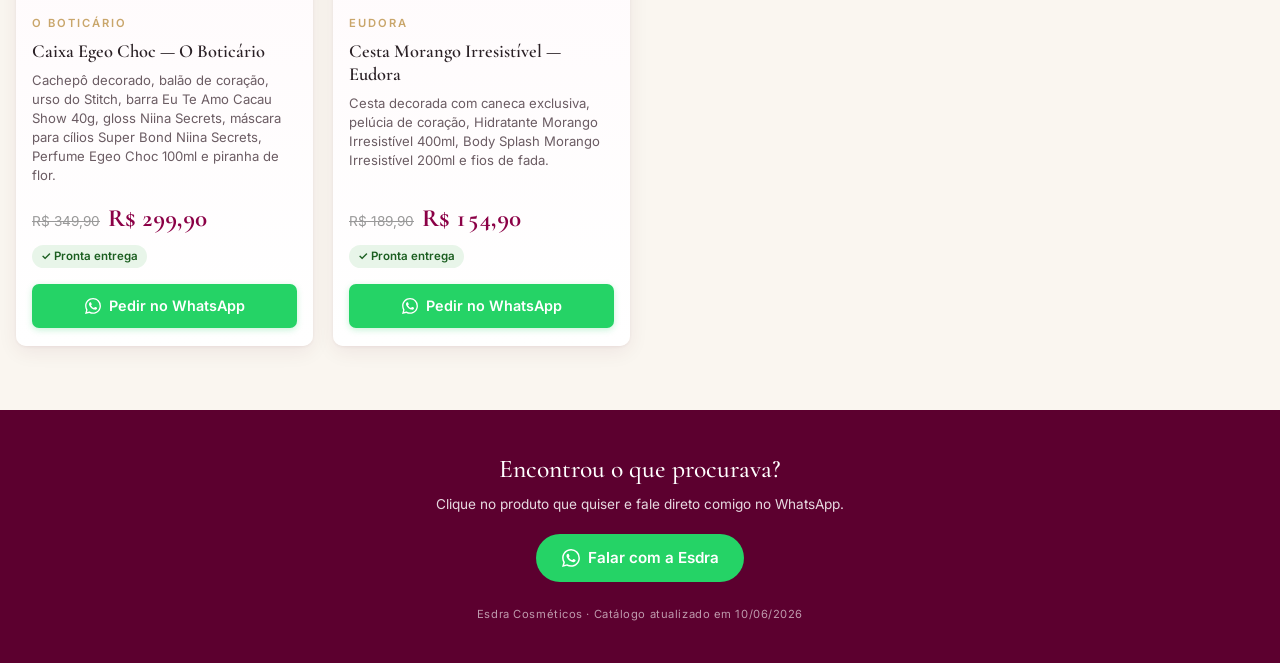
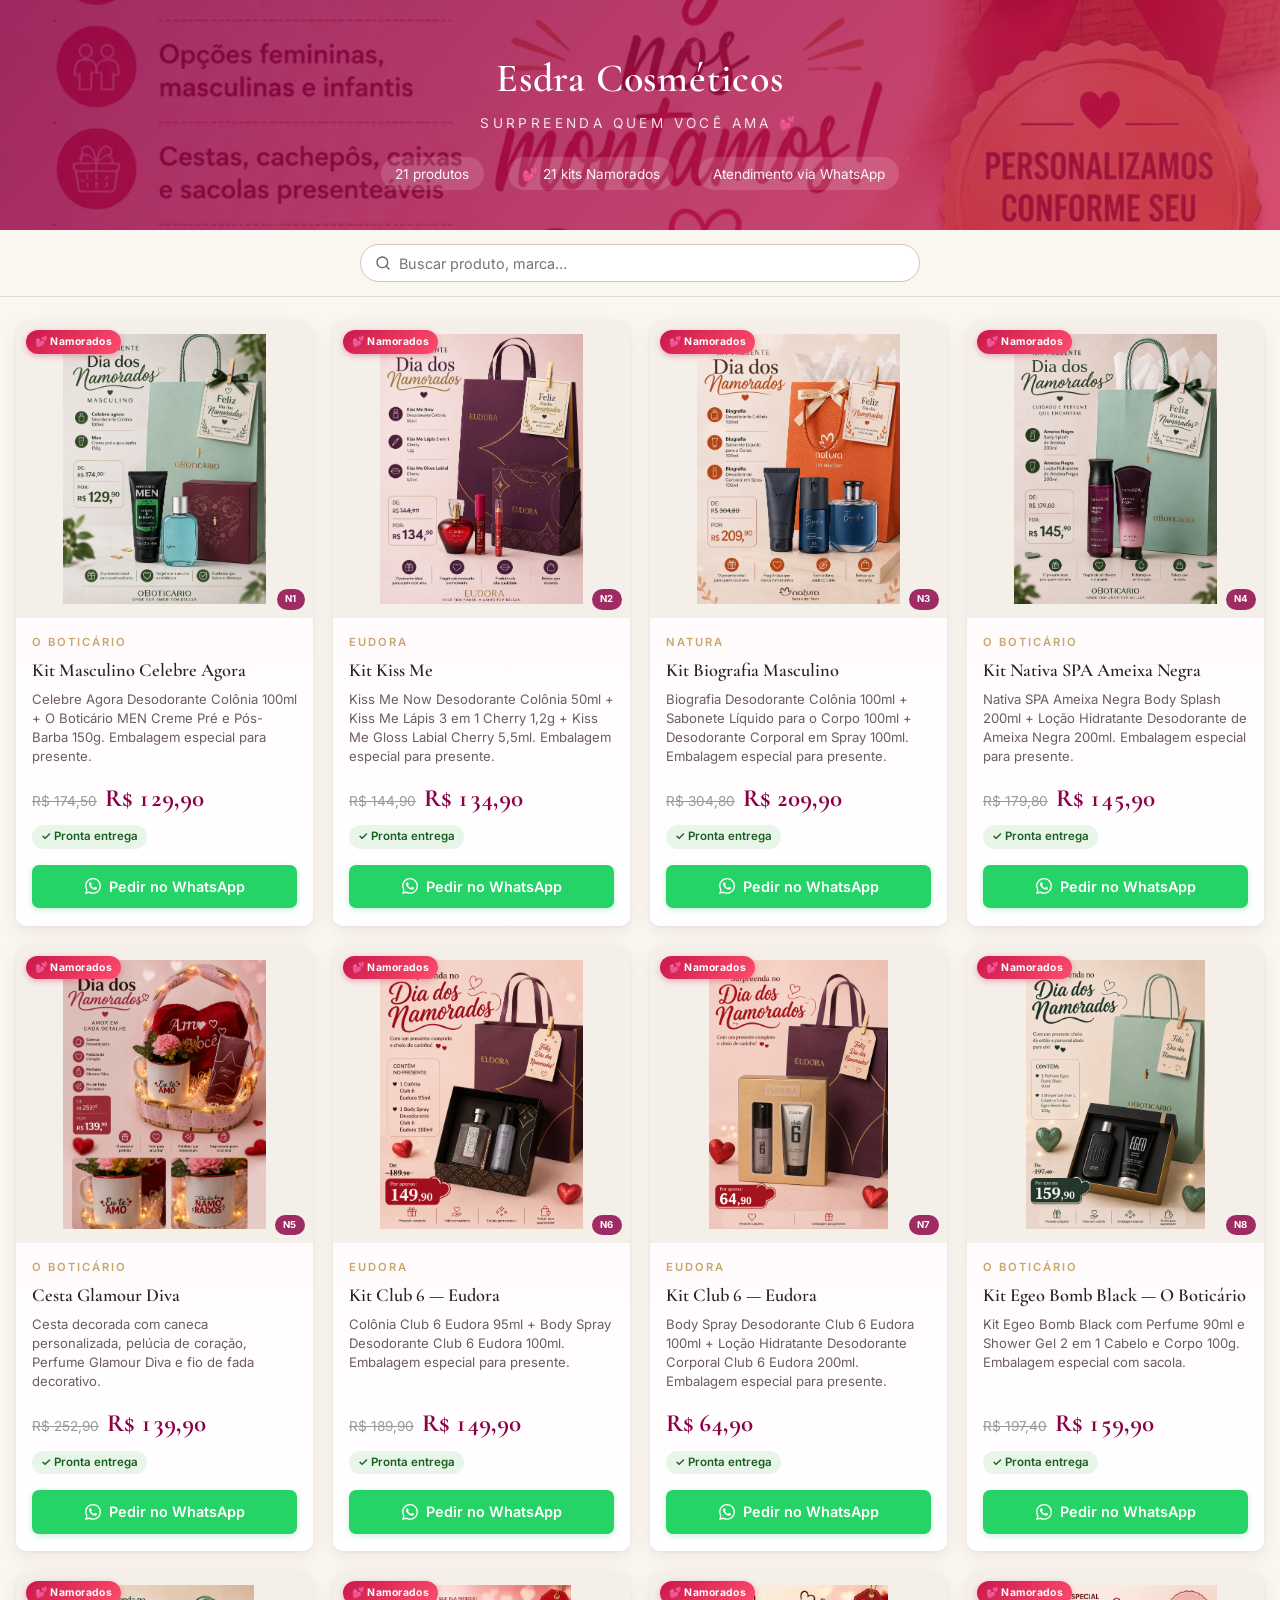
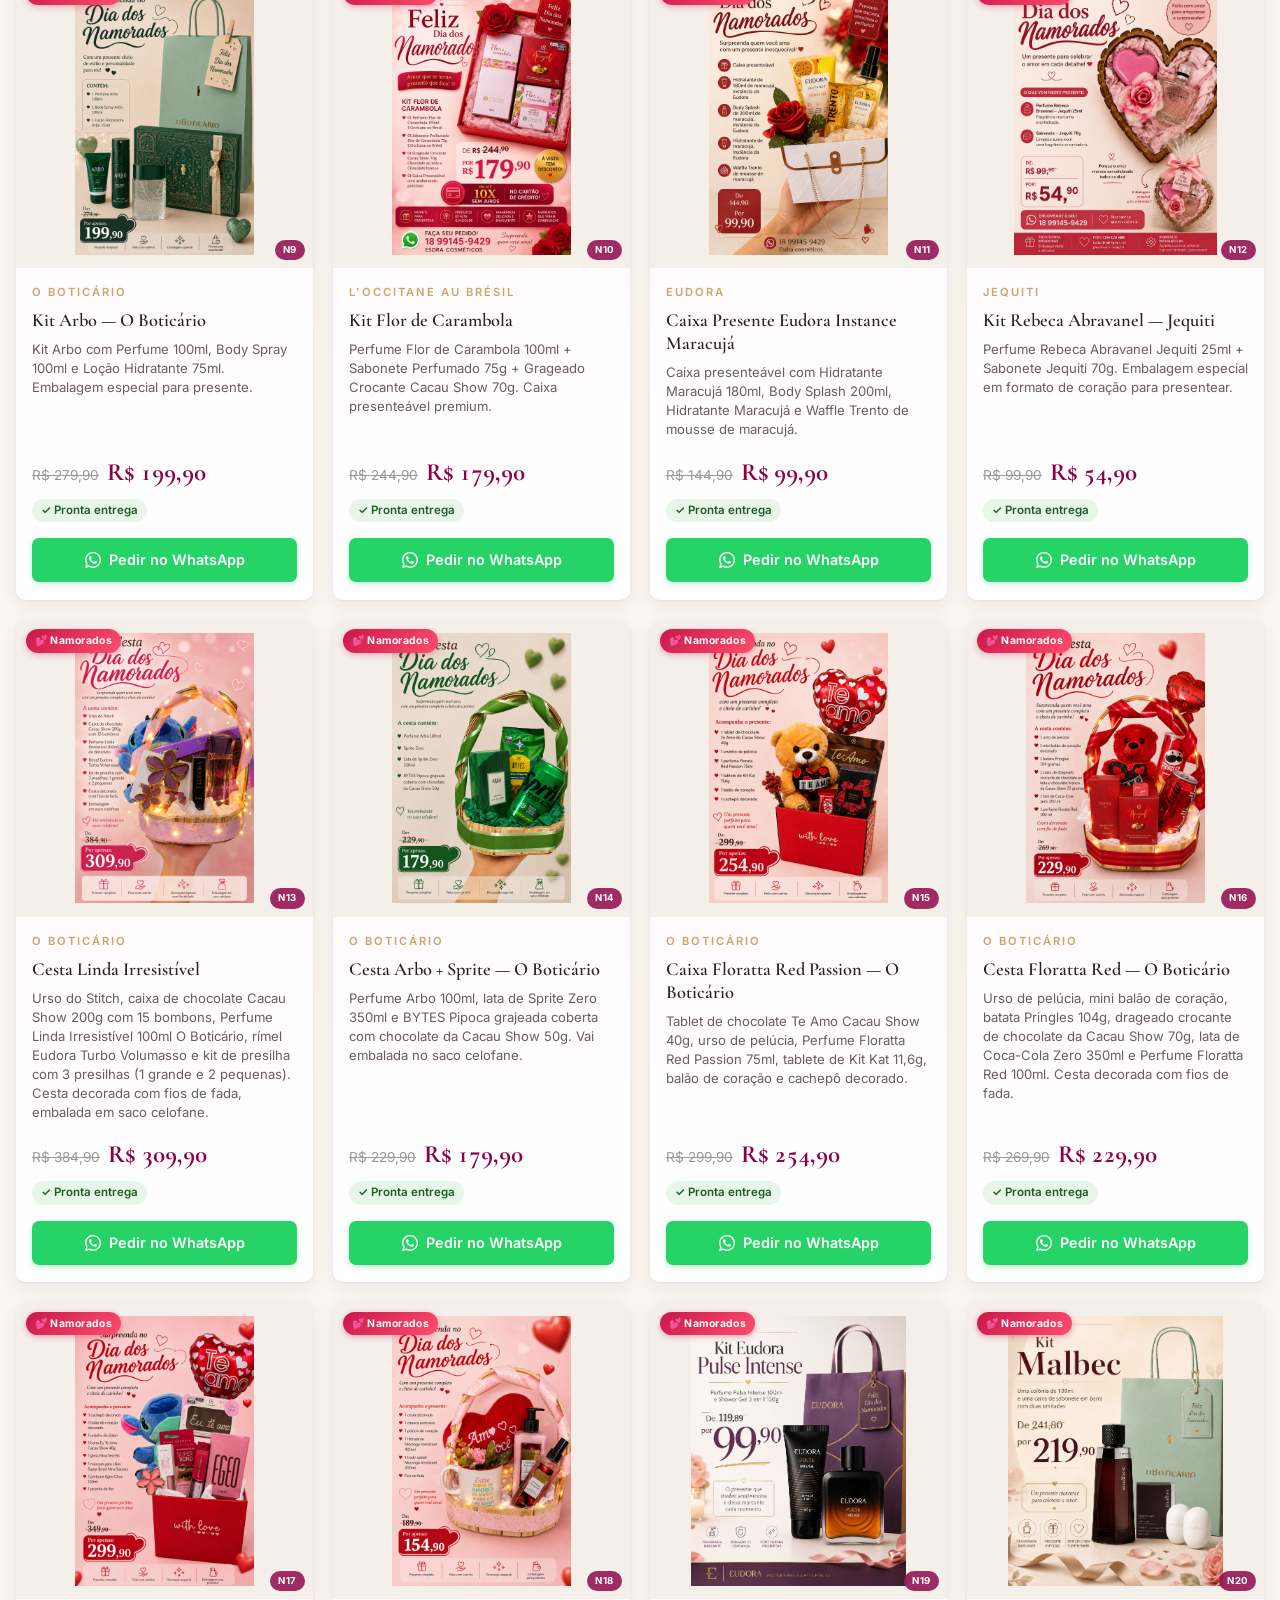
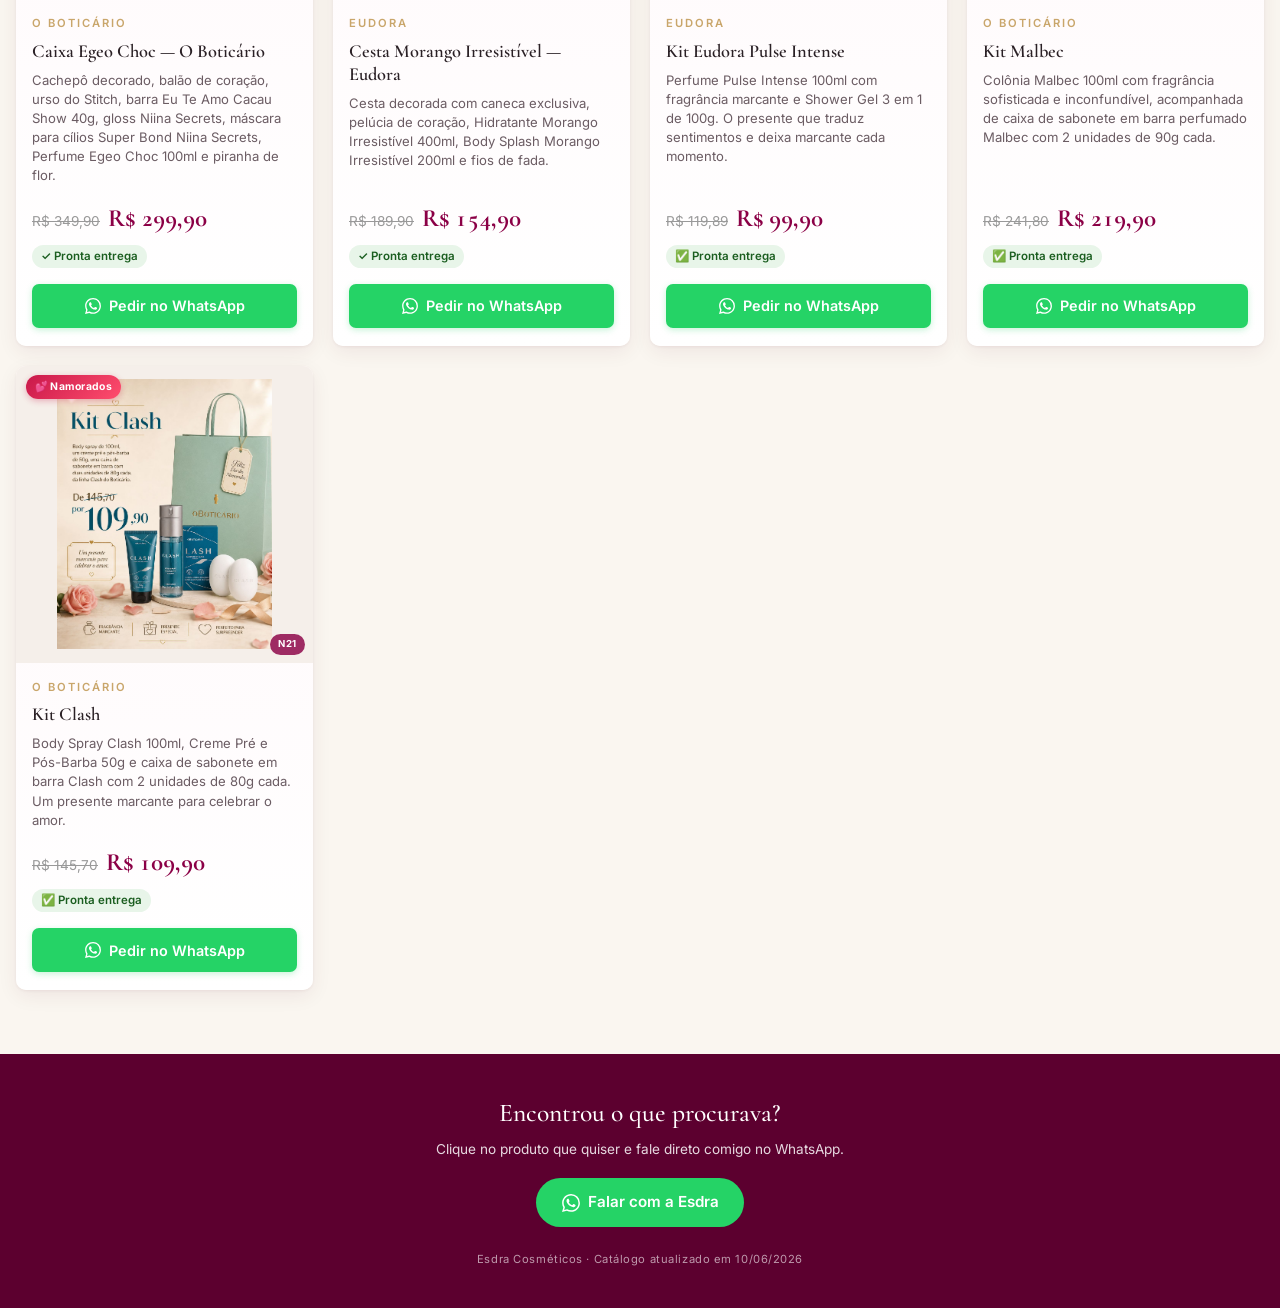
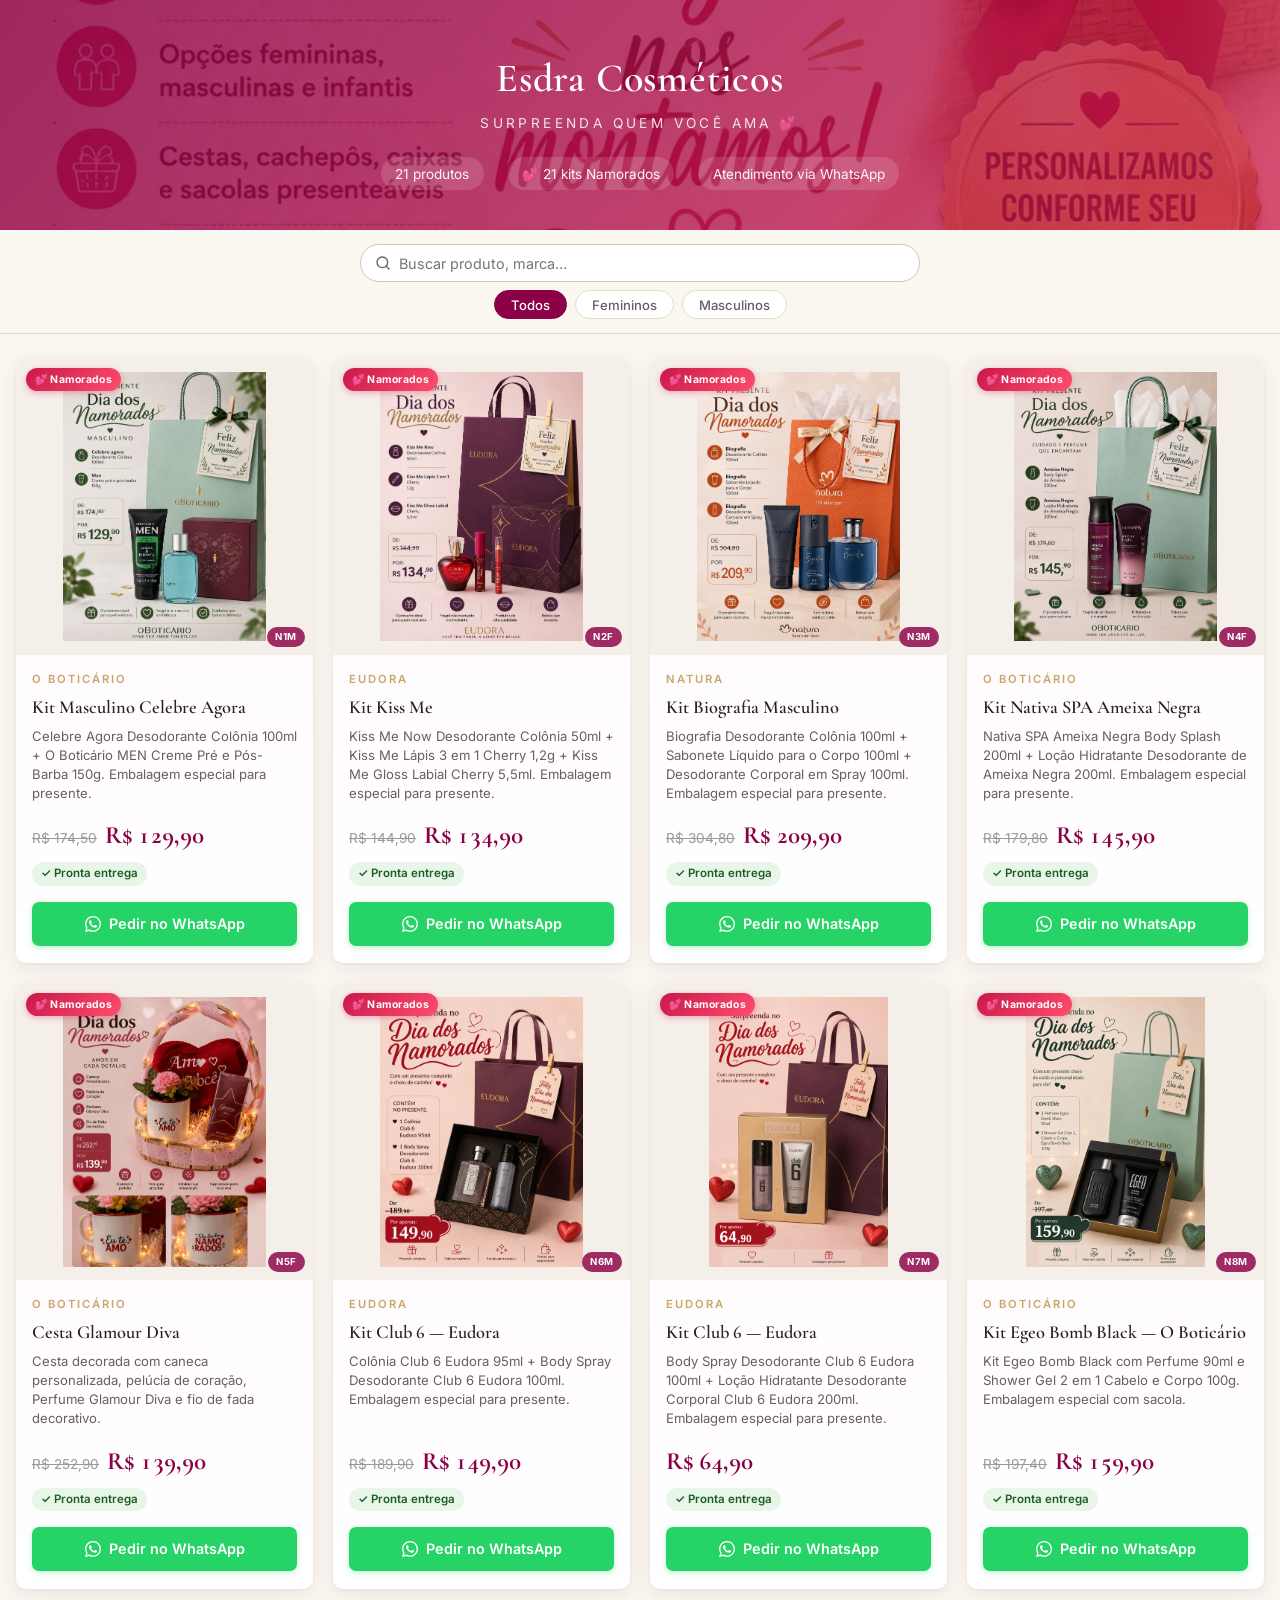
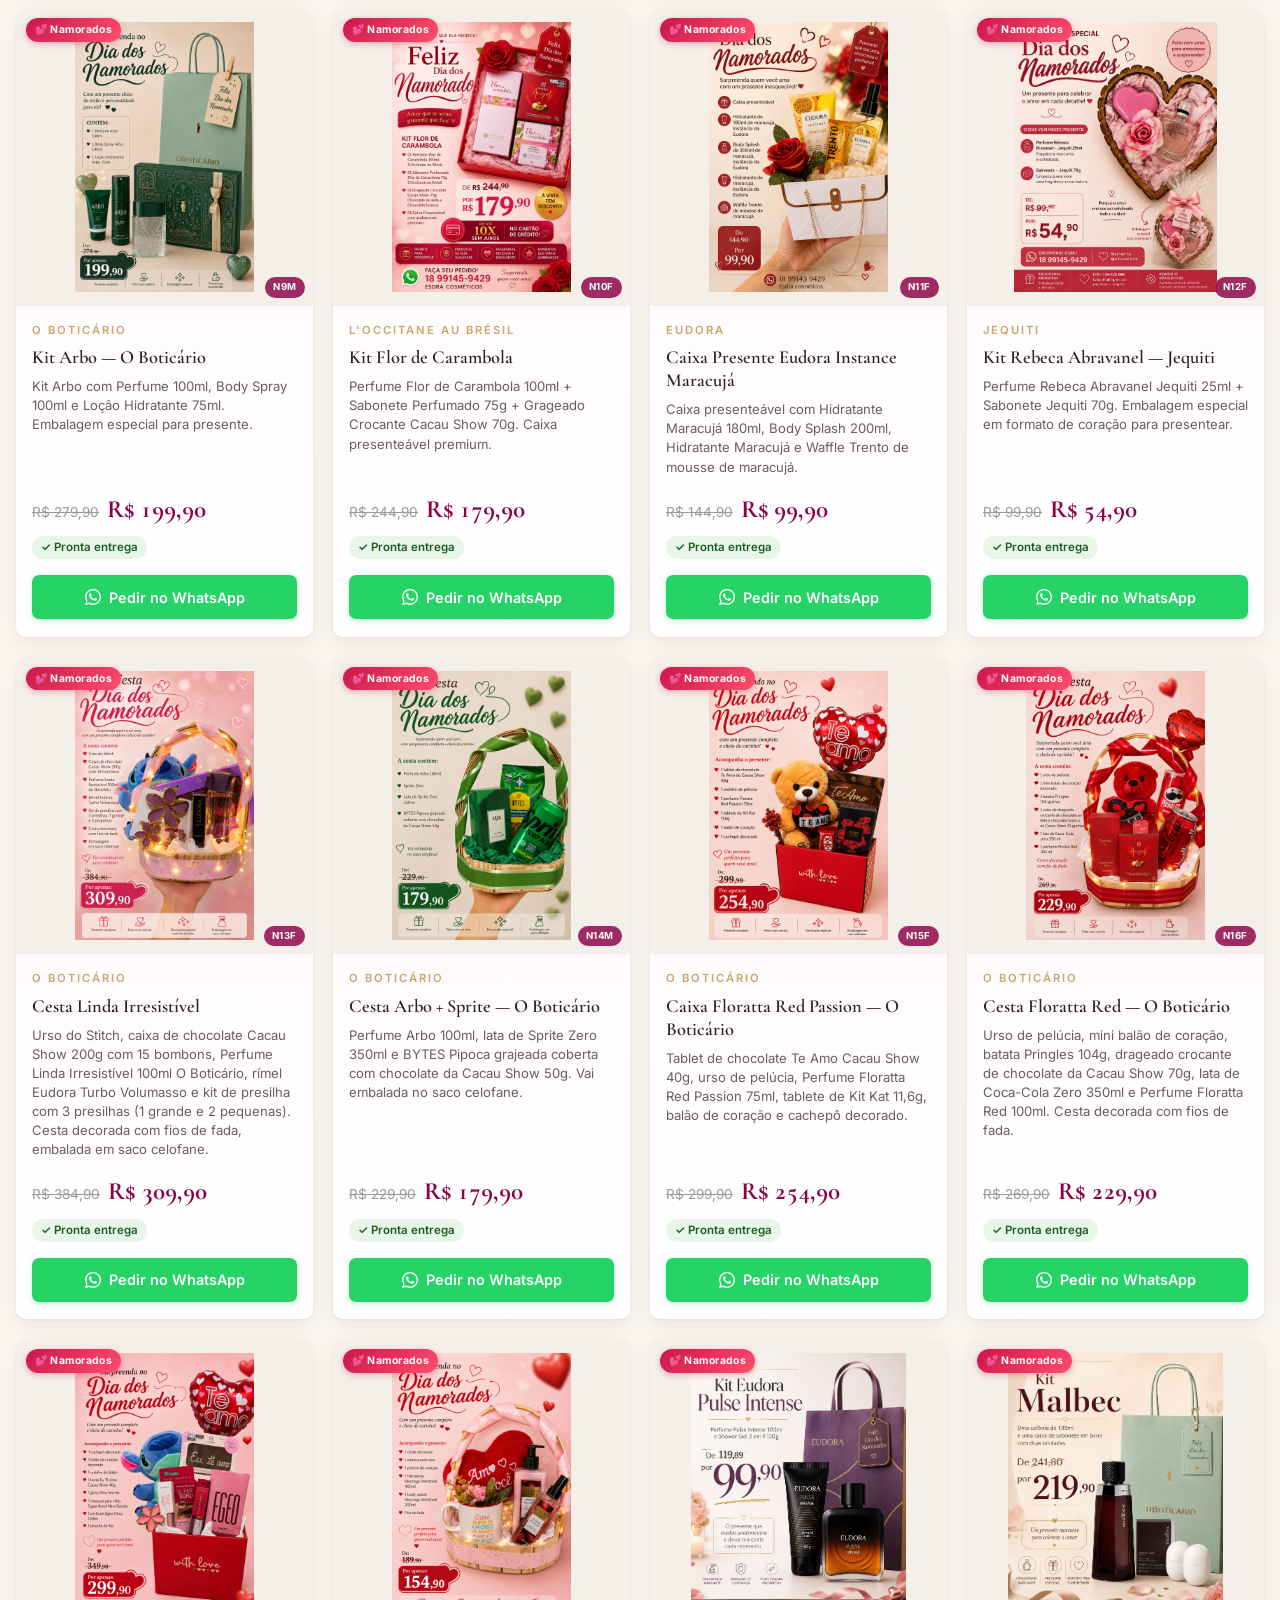
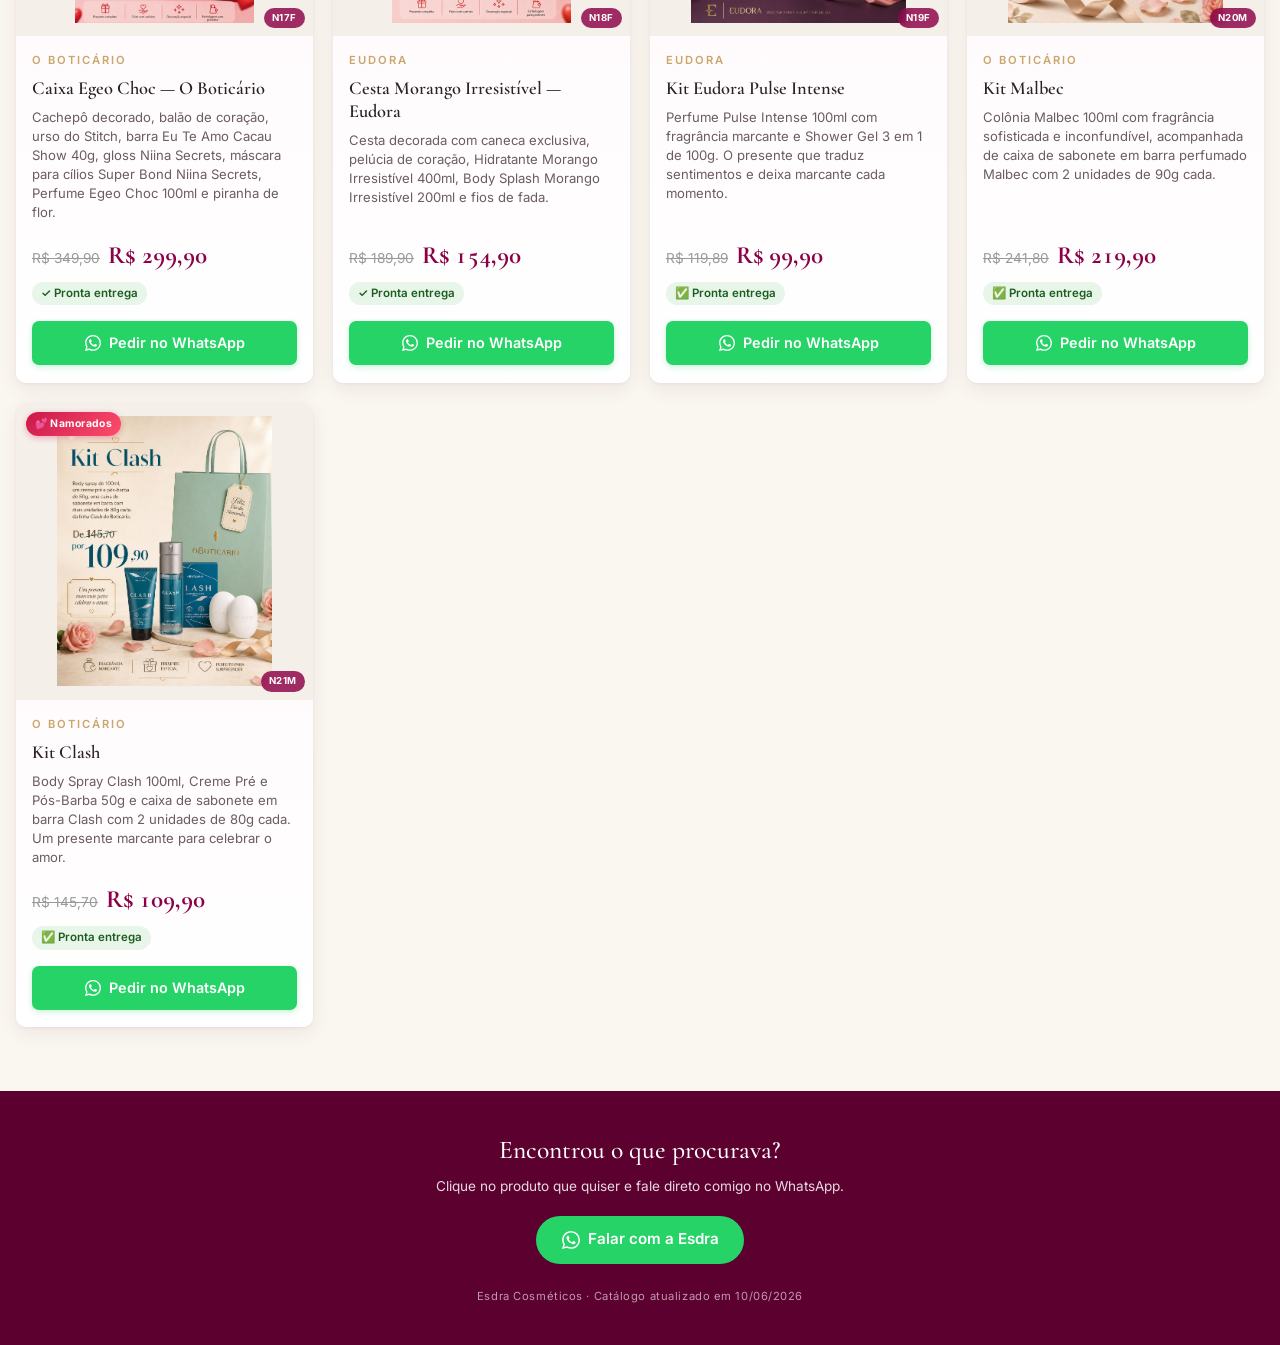
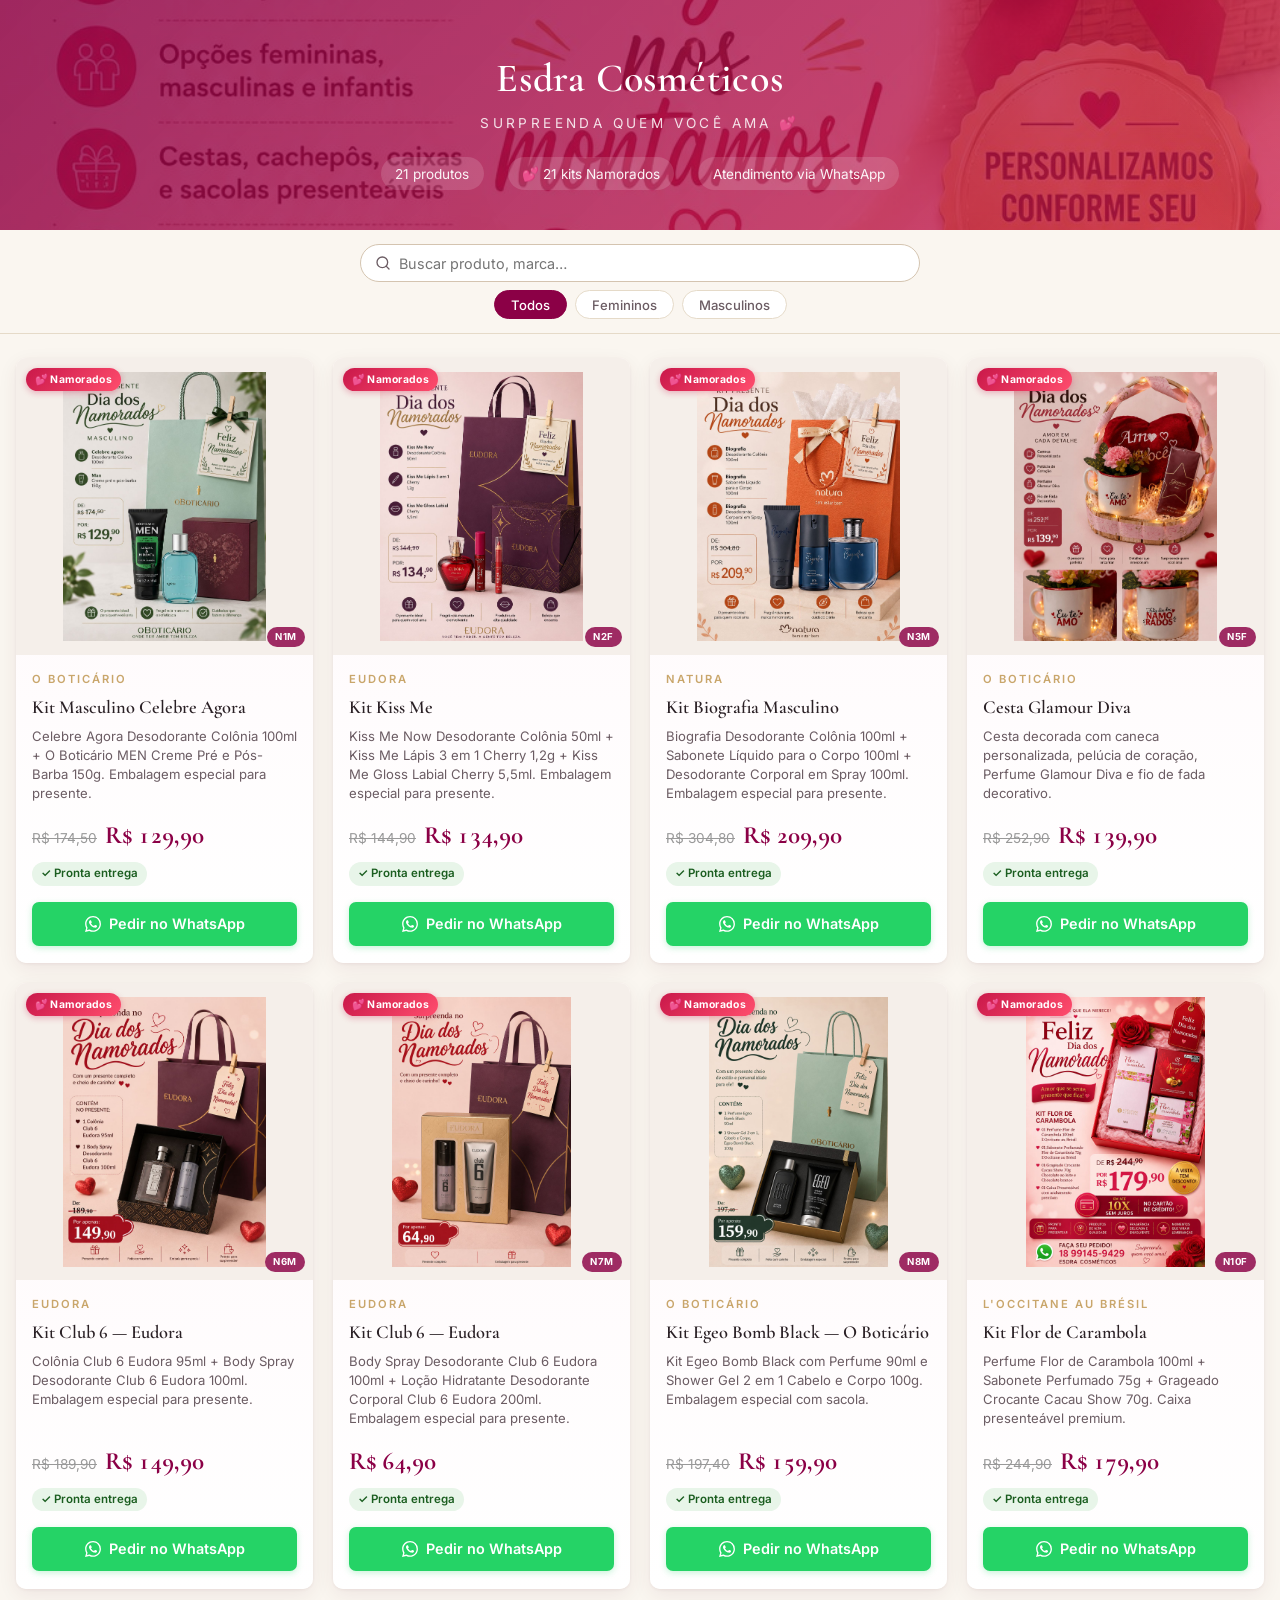
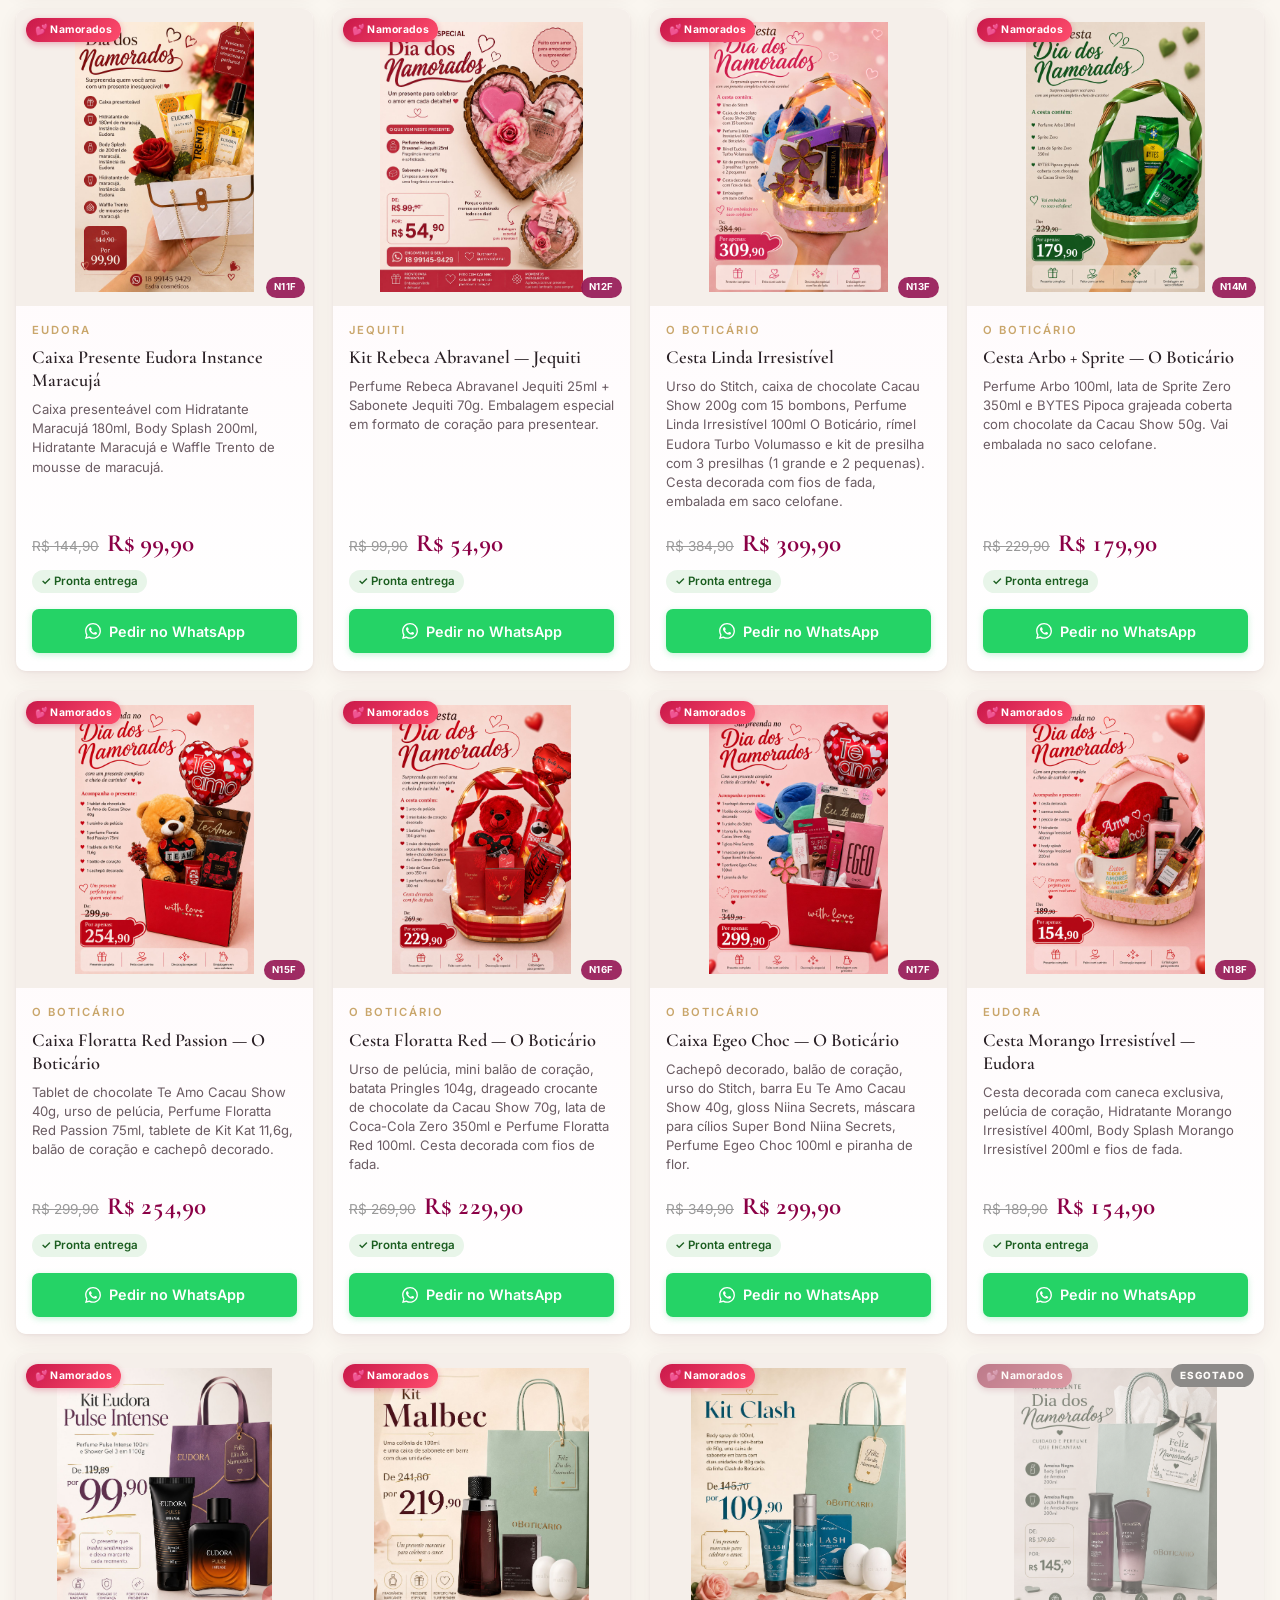
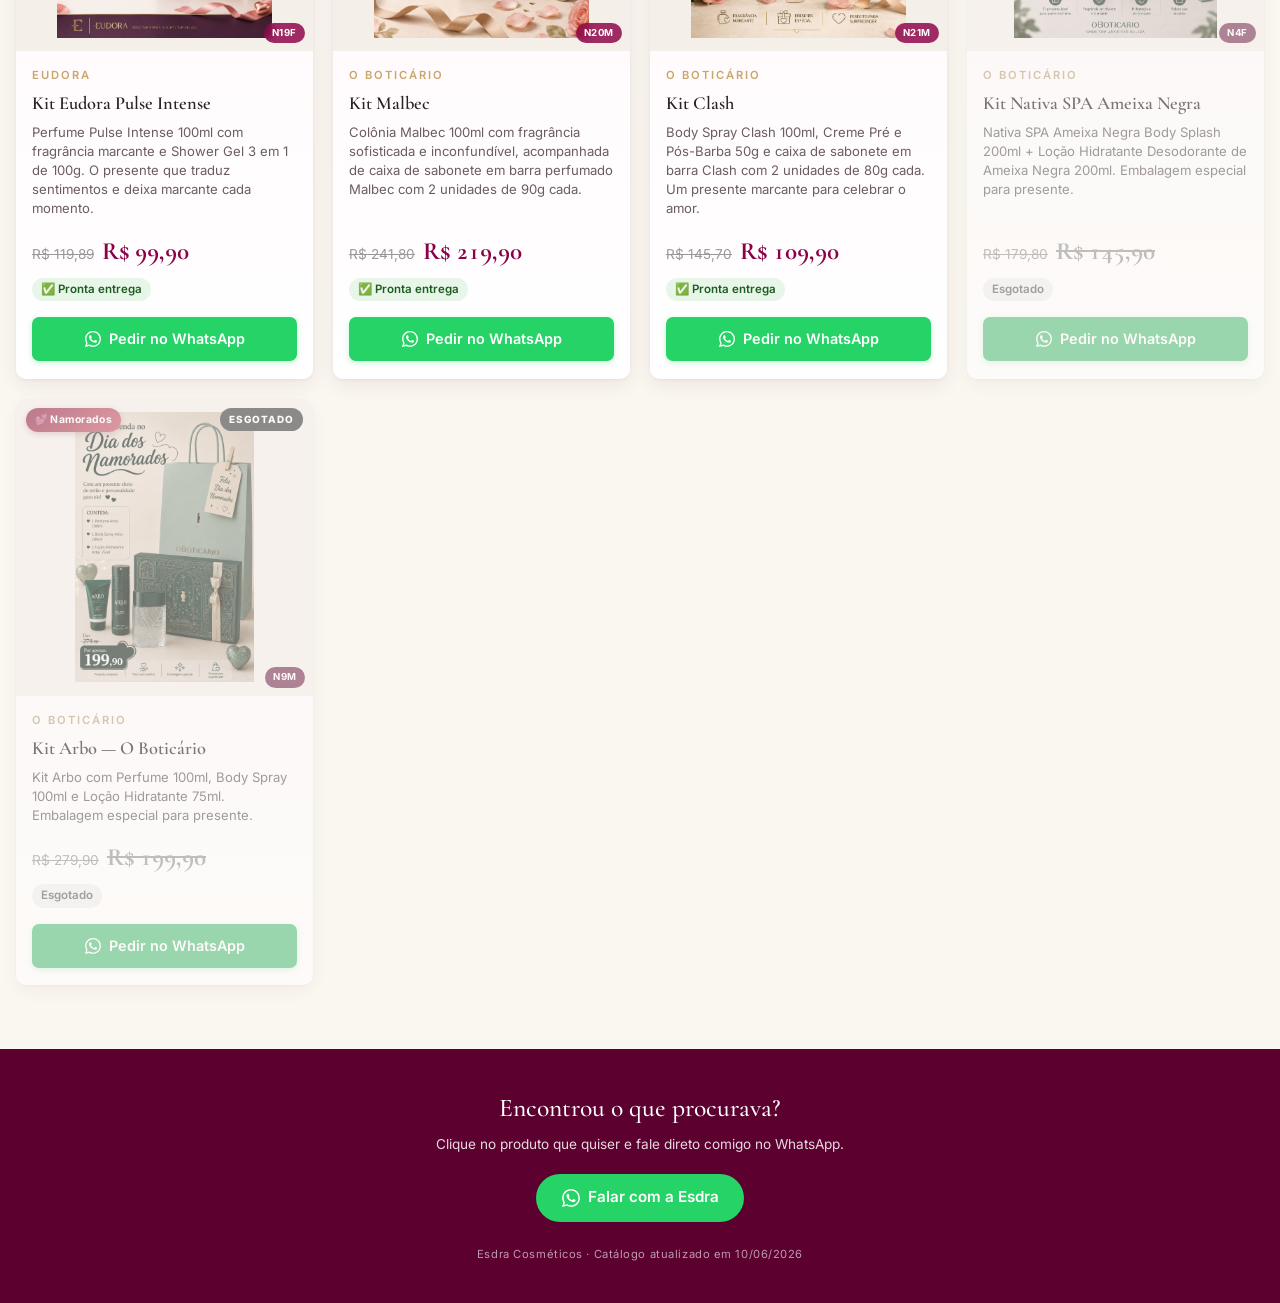
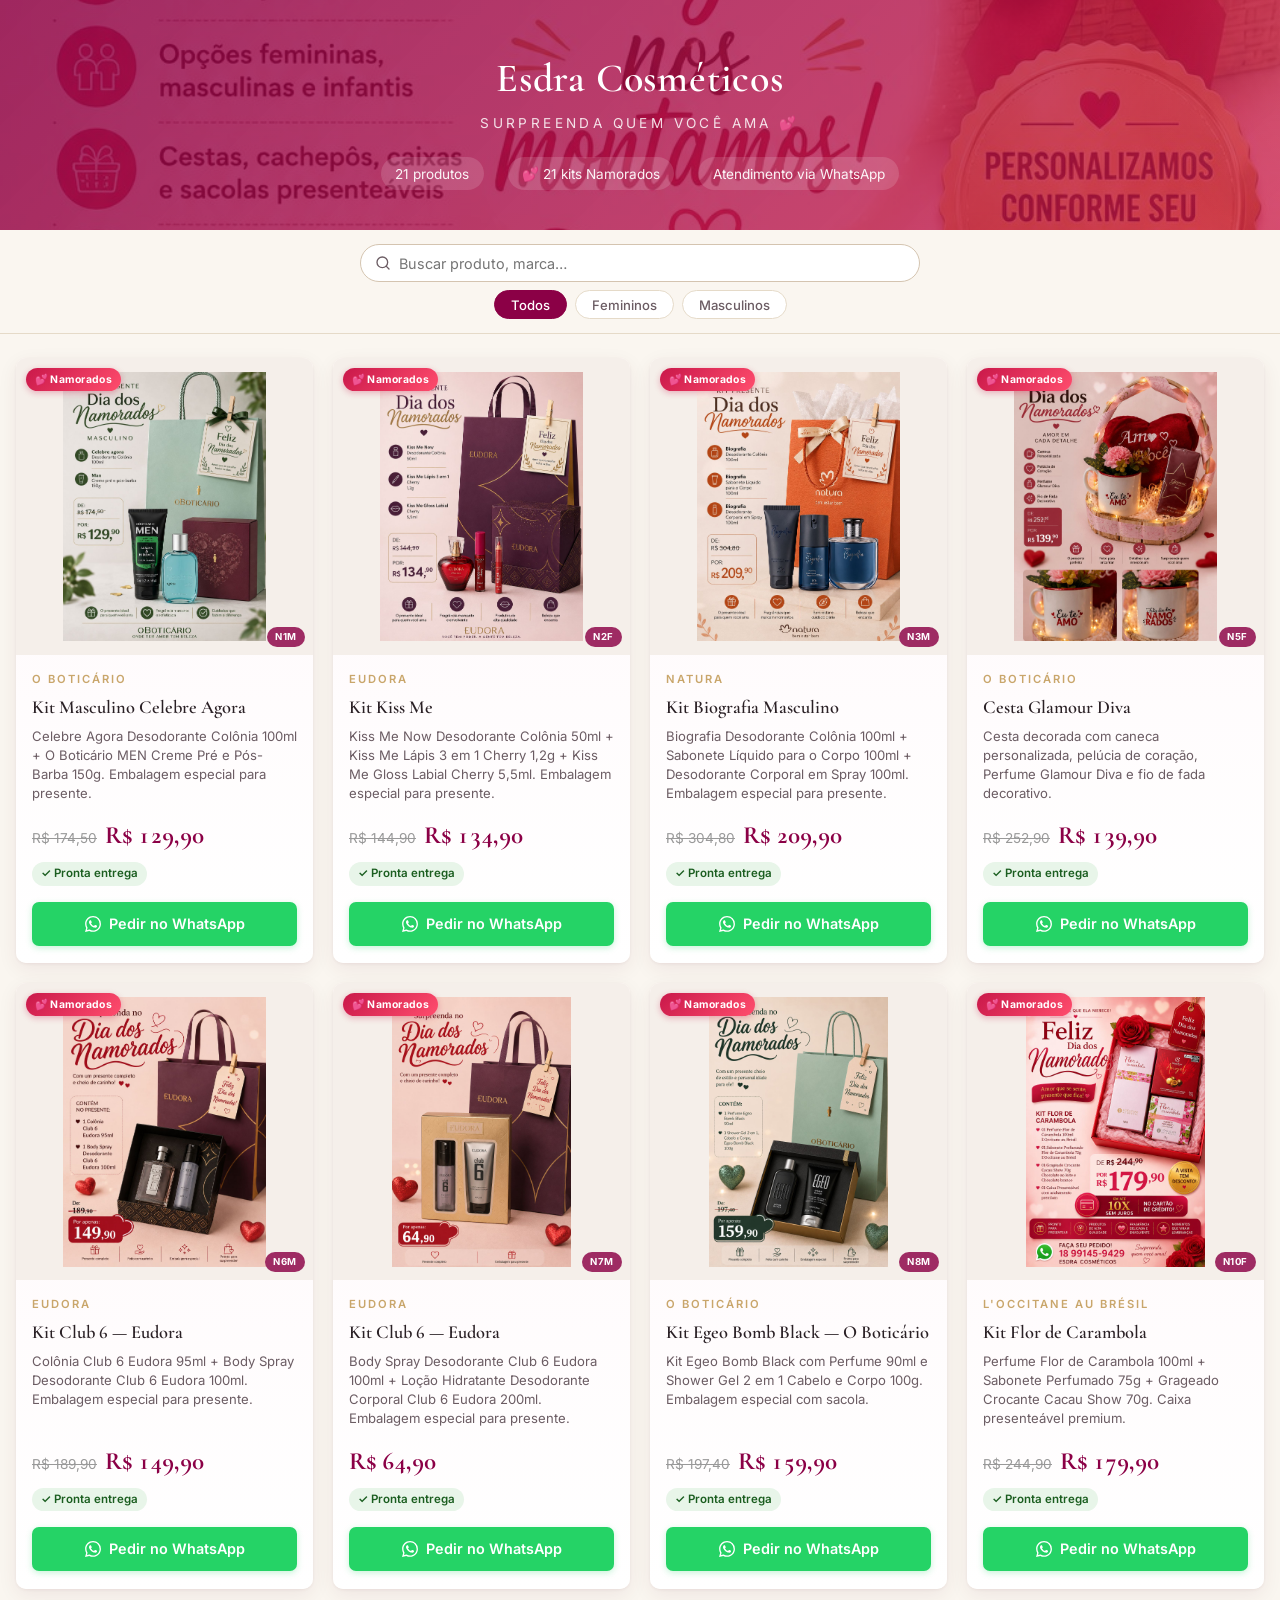
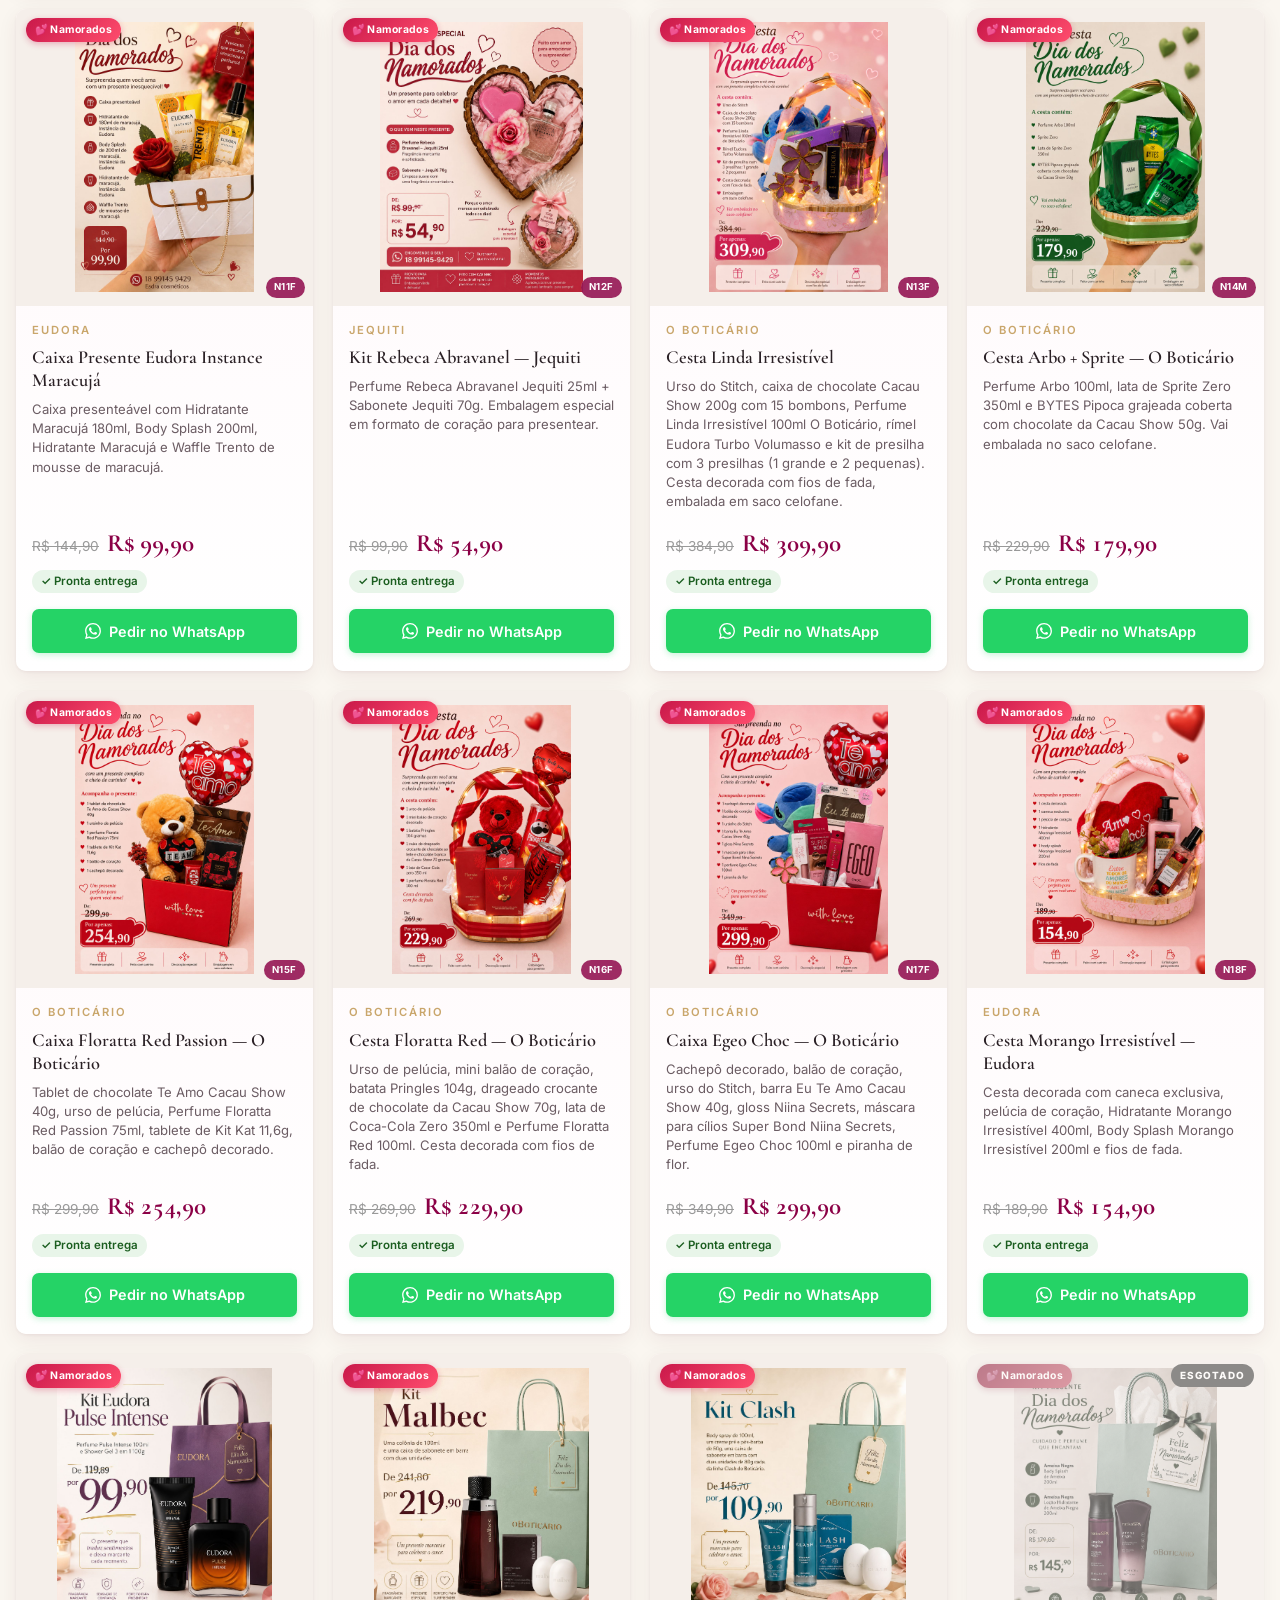
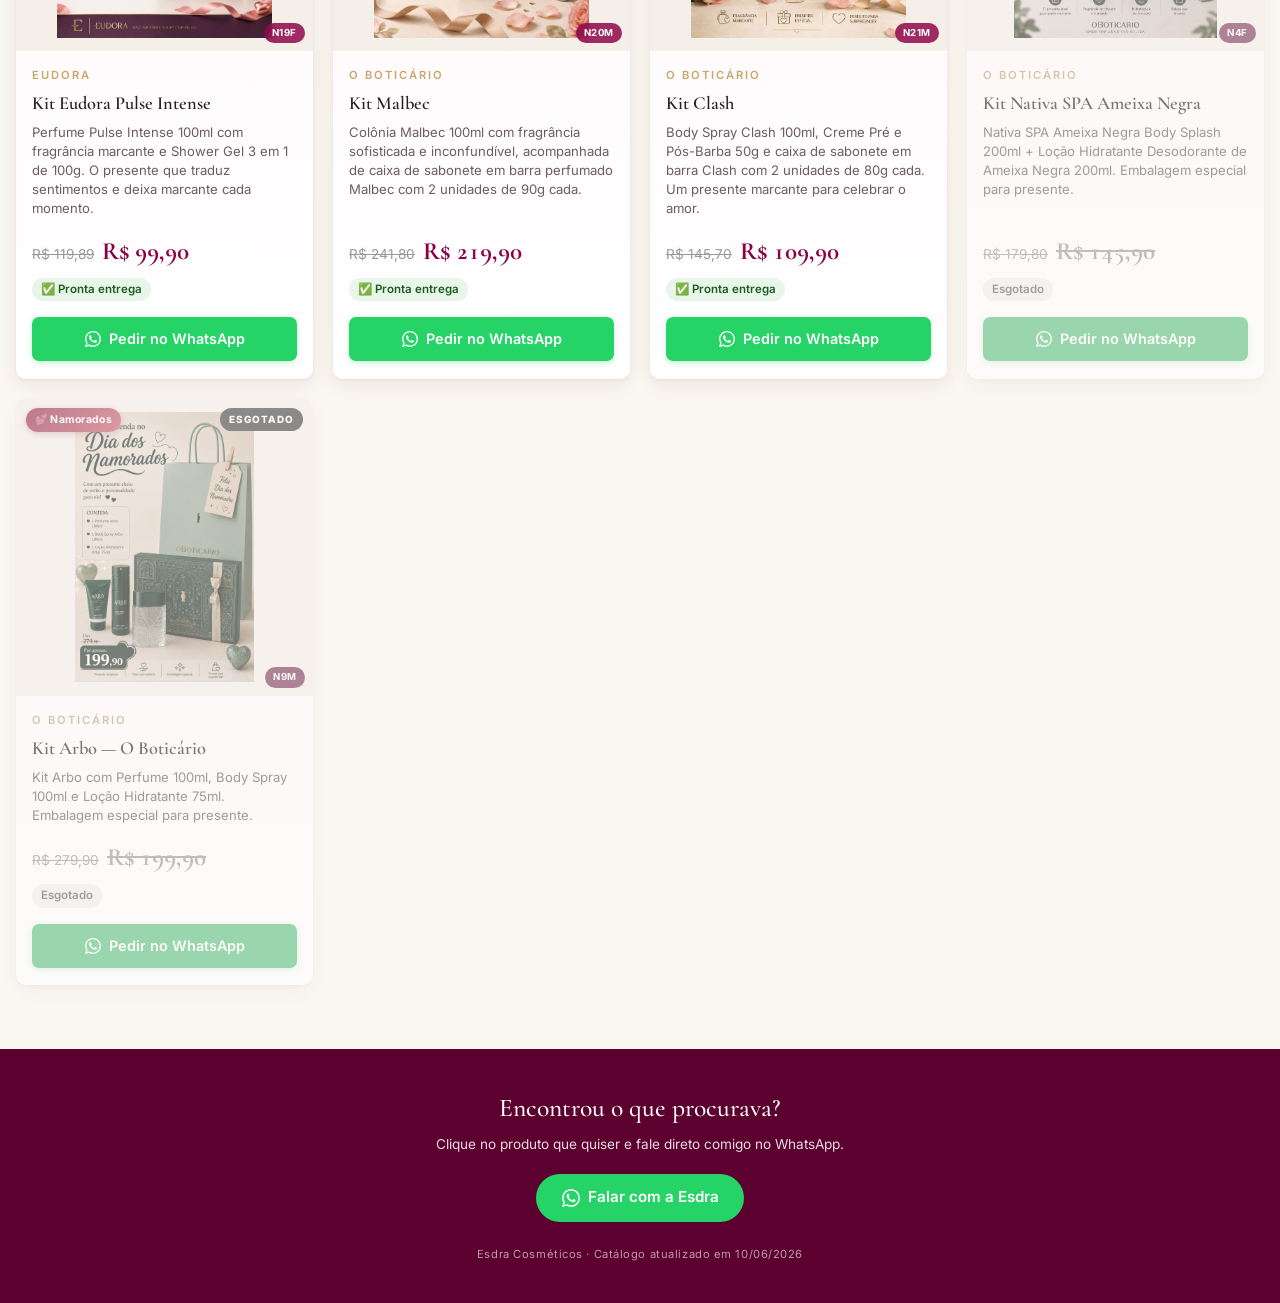
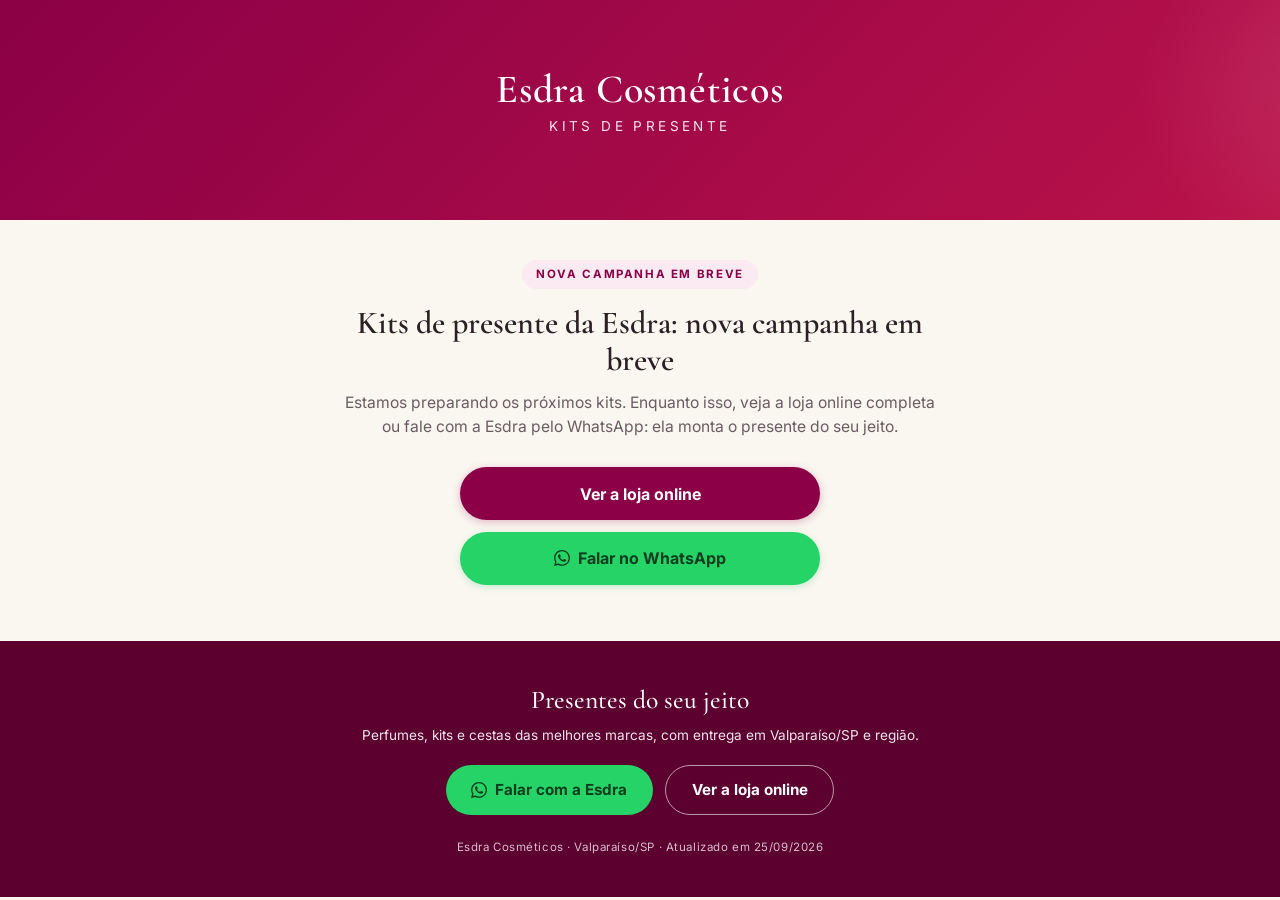
